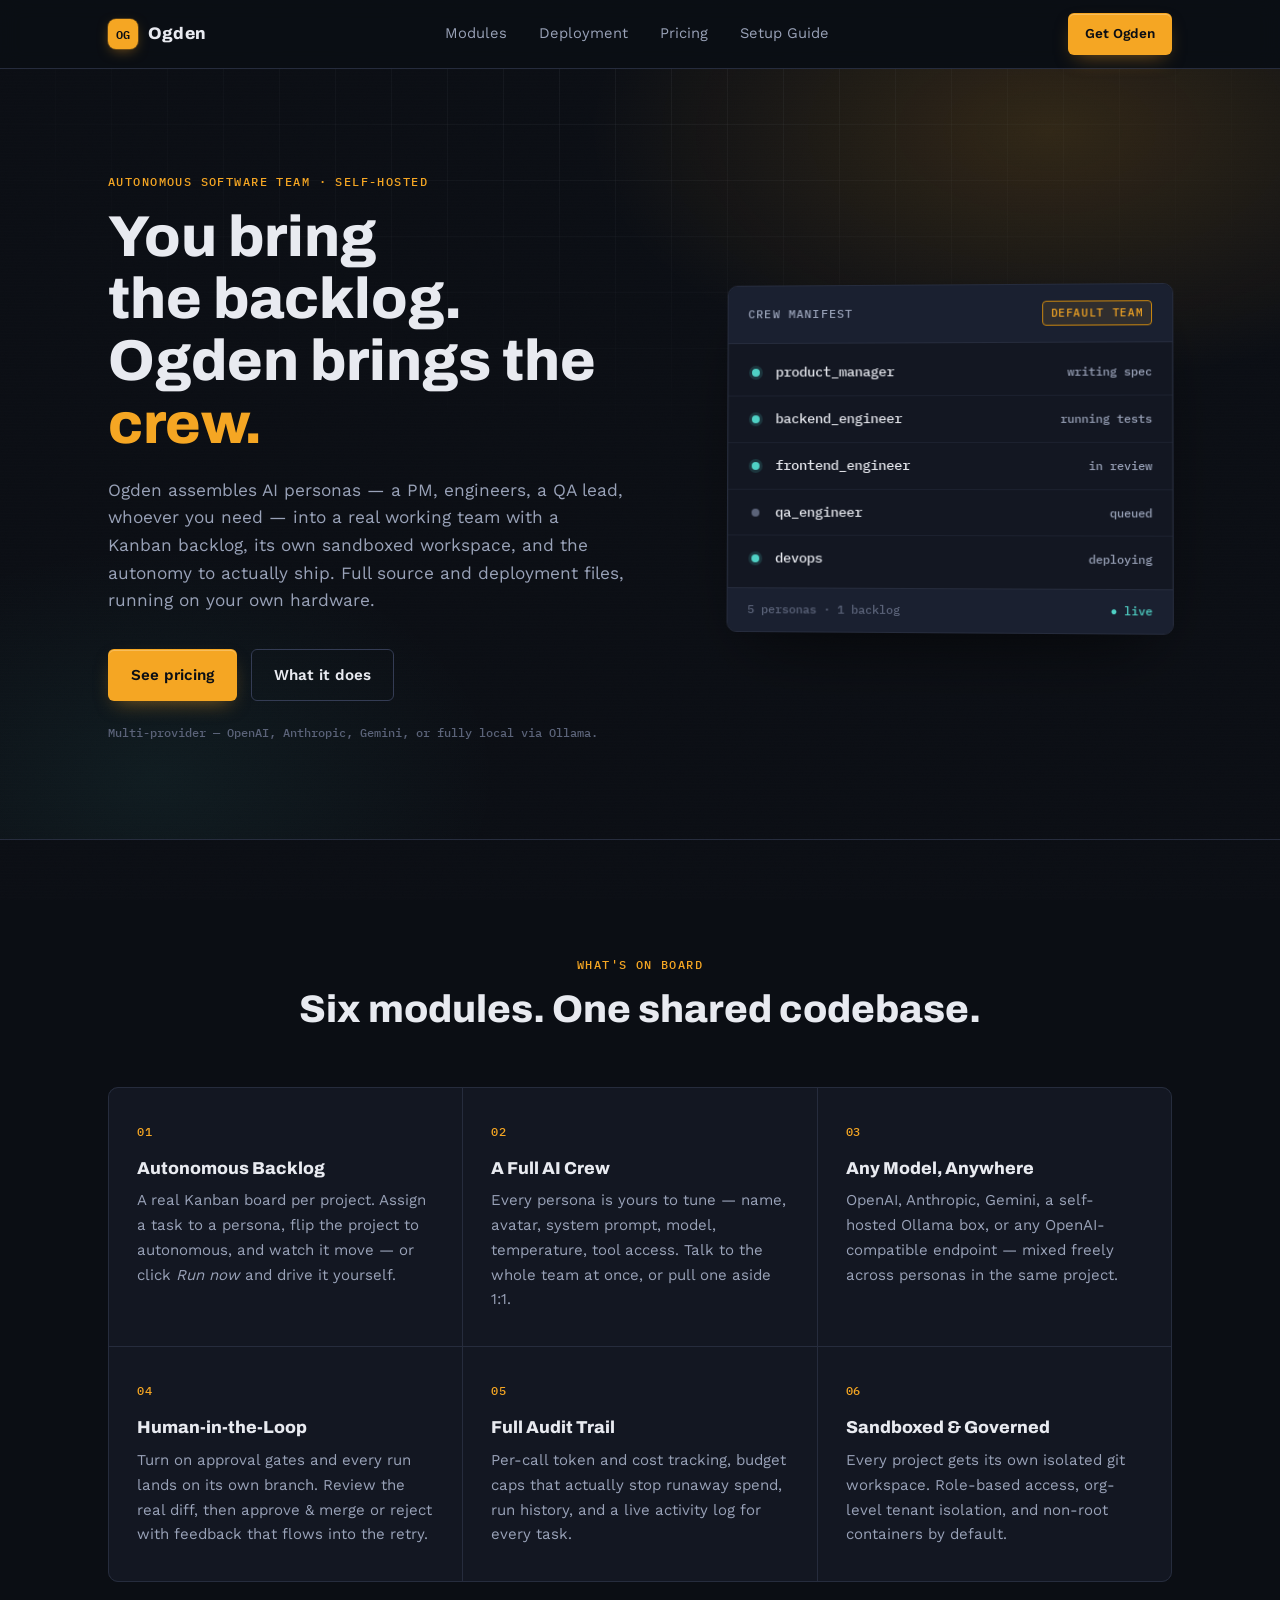
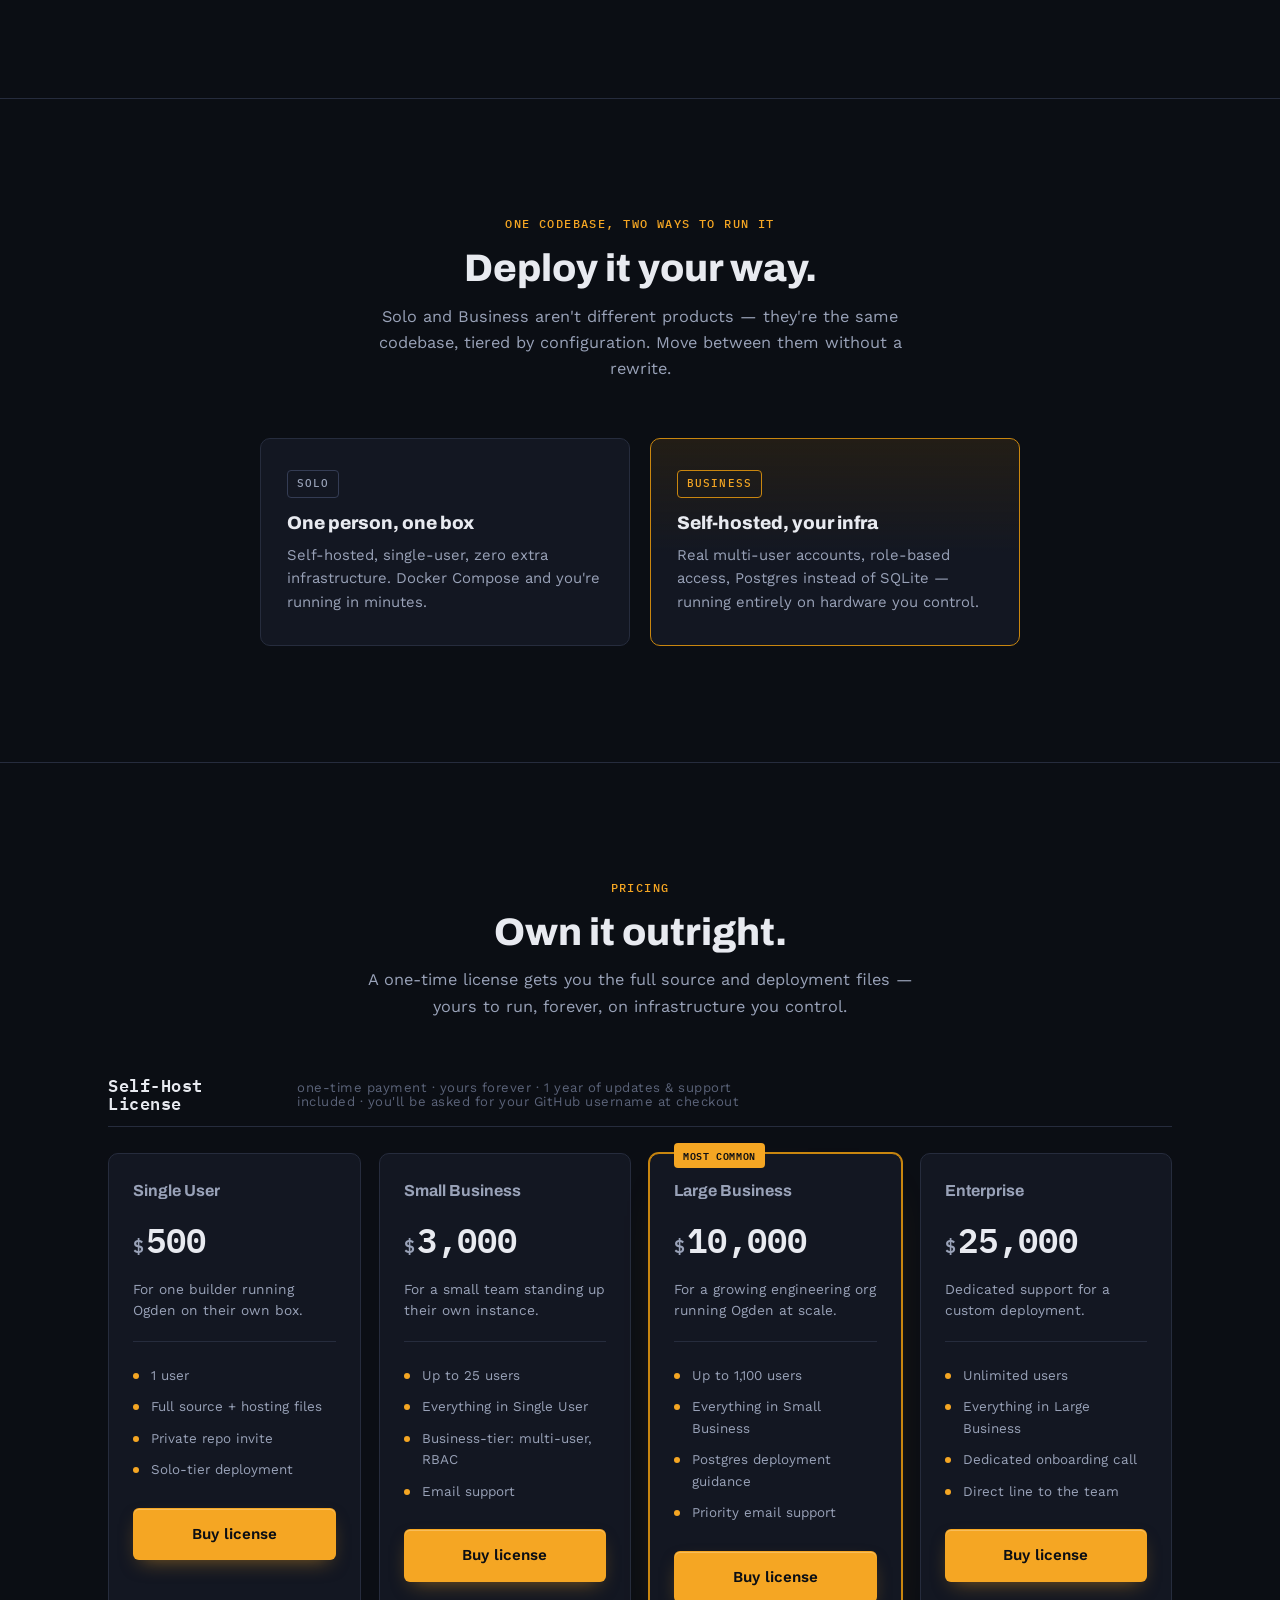
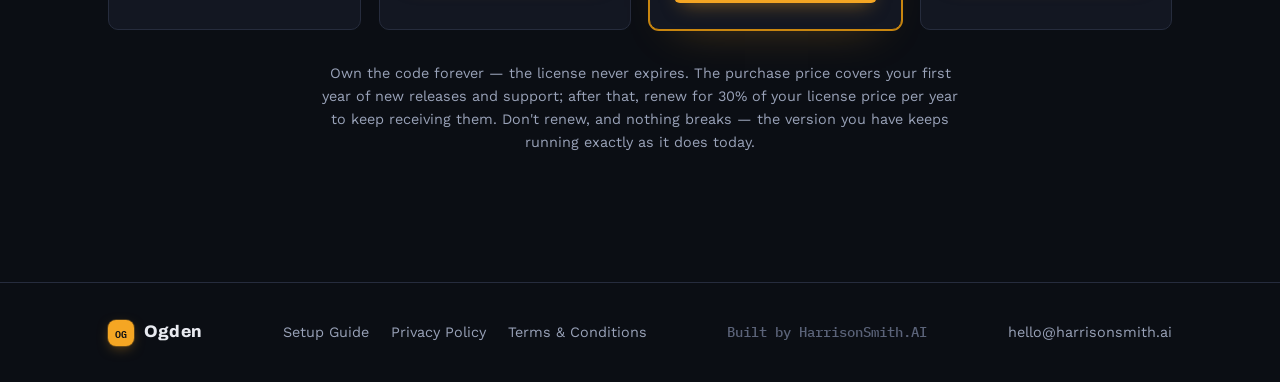
==== index.html @ e4d7cf3b "Add files via upload" ====
<!doctype html>
<html lang="en">
<head>
<meta charset="utf-8">
<meta name="viewport" content="width=device-width, initial-scale=1">
<title>Ogden — Your Autonomous Software Crew</title>
<meta name="description" content="Ogden assembles AI personas into a real software team — a backlog, a roster, and full autonomy. Self-hosted, on your own infrastructure.">
<link rel="icon" href="data:image/svg+xml,<svg xmlns=%22http://www.w3.org/2000/svg%22 viewBox=%220 0 100 100%22><rect width=%22100%22 height=%22100%22 rx=%2222%22 fill=%22%230B0E14%22/><rect x=%2226%22 y=%2246%22 width=%2248%22 height=%228%22 rx=%224%22 fill=%22%23F5A623%22/><rect x=%2226%22 y=%2230%22 width=%2230%22 height=%228%22 rx=%224%22 fill=%22%23F5A623%22 opacity=%220.55%22/><rect x=%2226%22 y=%2262%22 width=%2238%22 height=%228%22 rx=%224%22 fill=%22%23F5A623%22 opacity=%220.55%22/></svg>">
<!-- Fonts are inlined as base64 @font-face data URIs in styles.css --
     no external request, works offline, renders identically everywhere
     (including a strict-CSP preview sandbox that would otherwise block
     a Google Fonts request and silently fall back to a system font). -->
<link rel="stylesheet" href="styles.css">
</head>
<body>

<div class="scanline" aria-hidden="true"></div>

<header class="site-header">
  <div class="wrap header-inner">
    <a class="wordmark" href="#top">
      <span class="wordmark-mark">OG</span><span class="wordmark-text">Ogden</span>
    </a>
    <nav class="nav" aria-label="Primary">
      <a href="#modules">Modules</a>
      <a href="#deploy">Deployment</a>
      <a href="#pricing">Pricing</a>
      <a href="setup.html">Setup Guide</a>
    </nav>
    <div class="header-cta">
      <a class="btn btn-primary btn-small" href="#pricing">Get Ogden</a>
    </div>
  </div>
</header>

<main id="top">

  <!-- ============ HERO ============ -->
  <section class="hero">
    <div class="wrap hero-inner">
      <div class="hero-copy">
        <p class="eyebrow">AUTONOMOUS SOFTWARE TEAM · SELF-HOSTED</p>
        <h1>You bring the backlog.<br>Ogden brings the <span class="accent">crew.</span></h1>
        <p class="hero-sub">
          Ogden assembles AI personas — a PM, engineers, a QA lead, whoever you need —
          into a real working team with a Kanban backlog, its own sandboxed workspace,
          and the autonomy to actually ship. Full source and deployment files, running
          on your own hardware.
        </p>
        <div class="hero-actions">
          <a class="btn btn-primary" href="#pricing">See pricing</a>
          <a class="btn btn-ghost" href="#modules">What it does</a>
        </div>
        <p class="hero-fineprint">Multi-provider — OpenAI, Anthropic, Gemini, or fully local via Ollama.</p>
      </div>

      <div class="hero-panel" aria-hidden="true">
        <div class="panel-head">
          <span class="panel-title">CREW MANIFEST</span>
          <span class="panel-tag">DEFAULT TEAM</span>
        </div>
        <ul class="roster">
          <li><span class="dot dot-on"></span><span class="role">product_manager</span><span class="stat">writing spec</span></li>
          <li><span class="dot dot-on"></span><span class="role">backend_engineer</span><span class="stat">running tests</span></li>
          <li><span class="dot dot-on"></span><span class="role">frontend_engineer</span><span class="stat">in review</span></li>
          <li><span class="dot dot-idle"></span><span class="role">qa_engineer</span><span class="stat">queued</span></li>
          <li><span class="dot dot-on"></span><span class="role">devops</span><span class="stat">deploying</span></li>
        </ul>
        <div class="panel-foot">
          <span>5 personas · 1 backlog</span>
          <span class="blink">● live</span>
        </div>
      </div>
    </div>
  </section>

  <!-- ============ MODULES ============ -->
  <section class="modules" id="modules">
    <div class="wrap">
      <p class="eyebrow center" data-reveal>WHAT'S ON BOARD</p>
      <h2 class="section-title center" data-reveal>Six modules. One shared codebase.</h2>

      <div class="module-grid">
        <article class="module" data-reveal style="--i:0">
          <span class="module-index">01</span>
          <h3>Autonomous Backlog</h3>
          <p>A real Kanban board per project. Assign a task to a persona, flip the project
            to autonomous, and watch it move — or click <em>Run now</em> and drive it yourself.</p>
        </article>
        <article class="module" data-reveal style="--i:1">
          <span class="module-index">02</span>
          <h3>A Full AI Crew</h3>
          <p>Every persona is yours to tune — name, avatar, system prompt, model, temperature,
            tool access. Talk to the whole team at once, or pull one aside 1:1.</p>
        </article>
        <article class="module" data-reveal style="--i:2">
          <span class="module-index">03</span>
          <h3>Any Model, Anywhere</h3>
          <p>OpenAI, Anthropic, Gemini, a self-hosted Ollama box, or any OpenAI-compatible
            endpoint — mixed freely across personas in the same project.</p>
        </article>
        <article class="module" data-reveal style="--i:3">
          <span class="module-index">04</span>
          <h3>Human-in-the-Loop</h3>
          <p>Turn on approval gates and every run lands on its own branch. Review the real
            diff, then approve &amp; merge or reject with feedback that flows into the retry.</p>
        </article>
        <article class="module" data-reveal style="--i:4">
          <span class="module-index">05</span>
          <h3>Full Audit Trail</h3>
          <p>Per-call token and cost tracking, budget caps that actually stop runaway spend,
            run history, and a live activity log for every task.</p>
        </article>
        <article class="module" data-reveal style="--i:5">
          <span class="module-index">06</span>
          <h3>Sandboxed &amp; Governed</h3>
          <p>Every project gets its own isolated git workspace. Role-based access, org-level
            tenant isolation, and non-root containers by default.</p>
        </article>
      </div>
    </div>
  </section>

  <!-- ============ DEPLOYMENT ============ -->
  <section class="deploy" id="deploy">
    <div class="wrap">
      <p class="eyebrow center" data-reveal>ONE CODEBASE, TWO WAYS TO RUN IT</p>
      <h2 class="section-title center" data-reveal>Deploy it your way.</h2>
      <p class="section-sub center" data-reveal>
        Solo and Business aren't different products — they're the same codebase,
        tiered by configuration. Move between them without a rewrite.
      </p>

      <div class="tier-grid">
        <div class="tier-card" data-reveal style="--i:0">
          <span class="tier-kicker">SOLO</span>
          <h3>One person, one box</h3>
          <p>Self-hosted, single-user, zero extra infrastructure. Docker Compose and you're
            running in minutes.</p>
        </div>
        <div class="tier-card tier-card-featured" data-reveal style="--i:1">
          <span class="tier-kicker">BUSINESS</span>
          <h3>Self-hosted, your infra</h3>
          <p>Real multi-user accounts, role-based access, Postgres instead of SQLite —
            running entirely on hardware you control.</p>
        </div>
      </div>
    </div>
  </section>

  <!-- ============ PRICING ============ -->
  <section class="pricing" id="pricing">
    <div class="wrap">
      <p class="eyebrow center" data-reveal>PRICING</p>
      <h2 class="section-title center" data-reveal>Own it outright.</h2>
      <p class="section-sub center" data-reveal>
        A one-time license gets you the full source and deployment files — yours to run,
        forever, on infrastructure you control.
      </p>

      <h3 class="pricing-group-title">Self-Host License <span class="pricing-group-note">one-time payment · yours forever · 1 year of updates &amp; support included · you'll be asked for your GitHub username at checkout</span></h3>
      <div class="price-grid">

        <div class="price-card" data-reveal style="--i:0">
          <h4>Single User</h4>
          <p class="price"><span class="price-currency">$</span>500</p>
          <p class="price-desc">For one builder running Ogden on their own box.</p>
          <ul class="price-features">
            <li>1 user</li>
            <li>Full source + hosting files</li>
            <li>Private repo invite</li>
            <li>Solo-tier deployment</li>
          </ul>
          <a class="btn btn-primary btn-block" href="https://buy.stripe.com/28EdR87nOfoMfGg0Gof3a00">Buy license</a>
        </div>

        <div class="price-card" data-reveal style="--i:1">
          <h4>Small Business</h4>
          <p class="price"><span class="price-currency">$</span>3,000</p>
          <p class="price-desc">For a small team standing up their own instance.</p>
          <ul class="price-features">
            <li>Up to 25 users</li>
            <li>Everything in Single User</li>
            <li>Business-tier: multi-user, RBAC</li>
            <li>Email support</li>
          </ul>
          <a class="btn btn-primary btn-block" href="https://buy.stripe.com/8x28wO23ub8wdy81Ksf3a01">Buy license</a>
        </div>

        <div class="price-card price-card-featured" data-reveal style="--i:2">
          <span class="price-badge">MOST COMMON</span>
          <h4>Large Business</h4>
          <p class="price"><span class="price-currency">$</span>10,000</p>
          <p class="price-desc">For a growing engineering org running Ogden at scale.</p>
          <ul class="price-features">
            <li>Up to 1,100 users</li>
            <li>Everything in Small Business</li>
            <li>Postgres deployment guidance</li>
            <li>Priority email support</li>
          </ul>
          <a class="btn btn-primary btn-block" href="https://buy.stripe.com/fZucN48rS2C00Lmbl2f3a02">Buy license</a>
        </div>

        <div class="price-card" data-reveal style="--i:3">
          <h4>Enterprise</h4>
          <p class="price"><span class="price-currency">$</span>25,000</p>
          <p class="price-desc">Dedicated support for a custom deployment.</p>
          <ul class="price-features">
            <li>Unlimited users</li>
            <li>Everything in Large Business</li>
            <li>Dedicated onboarding call</li>
            <li>Direct line to the team</li>
          </ul>
          <a class="btn btn-primary btn-block" href="https://buy.stripe.com/9B6fZgcI82C065G1Ksf3a03">Buy license</a>
        </div>

      </div>
      <p class="pricing-footnote">
        Own the code forever — the license never expires. The purchase price covers your first
        year of new releases and support; after that, renew for 30% of your license price per
        year to keep receiving them. Don't renew, and nothing breaks — the version you have
        keeps running exactly as it does today.
      </p>
    </div>
  </section>

</main>

<footer class="site-footer">
  <div class="wrap footer-inner">
    <a class="wordmark wordmark-small" href="#top">
      <span class="wordmark-mark">OG</span><span class="wordmark-text">Ogden</span>
    </a>
    <nav class="footer-links" aria-label="Legal">
      <a class="link-muted" href="setup.html">Setup Guide</a>
      <a class="link-muted" href="privacy.html">Privacy Policy</a>
      <a class="link-muted" href="terms.html">Terms &amp; Conditions</a>
    </nav>
    <p class="footer-note">Built by HarrisonSmith.AI</p>
    <a class="link-muted" href="mailto:hello@harrisonsmith.ai">hello@harrisonsmith.ai</a>
  </div>
</footer>

<script>
  // Reveals [data-reveal] elements as they scroll into view. No effect at
  // all under prefers-reduced-motion (styles.css keeps them fully opaque
  // in that case, so this observer just has nothing to toggle).
  if (!window.matchMedia('(prefers-reduced-motion: reduce)').matches && 'IntersectionObserver' in window) {
    var observer = new IntersectionObserver(function (entries) {
      entries.forEach(function (entry) {
        if (entry.isIntersecting) {
          entry.target.classList.add('is-visible');
          observer.unobserve(entry.target);
        }
      });
    }, { threshold: 0.15, rootMargin: '0px 0px -40px 0px' });
    document.querySelectorAll('[data-reveal]').forEach(function (el) { observer.observe(el); });
  } else {
    document.querySelectorAll('[data-reveal]').forEach(function (el) { el.classList.add('is-visible'); });
  }
</script>
</body>
</html>
---- styles.css ----
/* ==========================================================================
   Ogden marketing site — design tokens

   Concept: a command-deck / crew-manifest aesthetic. Ogden's product is
   literally a roster of AI personas working a backlog, so the visual
   language leans into instrument-panel readouts, manifest tables, and
   status dots rather than generic SaaS gradients and rounded cards.

   Deliberately single-theme (dark), not a light/dark toggle: the ops-
   console concept only reads correctly against a deep ground, and a
   forced light inversion would gut the metaphor. A committed choice, not
   an omission — see the artifact-design skill's guidance on this.

   Fonts (Archivo/Work Sans/IBM Plex Mono) are inlined as base64 @font-face
   data URIs below rather than linked from Google Fonts -- no third-party
   request at all, works offline, and renders identically in a strict-CSP
   preview sandbox instead of silently falling back to a system font.
   ========================================================================== */

@font-face { font-family: 'Archivo'; font-style: normal; font-weight: 700; font-display: swap; src: url([data-uri]) format('woff2'); }
@font-face { font-family: 'Archivo'; font-style: normal; font-weight: 800; font-display: swap; src: url([data-uri]) format('woff2'); }
@font-face { font-family: 'Work Sans'; font-style: normal; font-weight: 400; font-display: swap; src: url([data-uri]) format('woff2'); }
@font-face { font-family: 'Work Sans'; font-style: normal; font-weight: 500; font-display: swap; src: url([data-uri]) format('woff2'); }
@font-face { font-family: 'Work Sans'; font-style: normal; font-weight: 600; font-display: swap; src: url([data-uri]) format('woff2'); }
@font-face { font-family: 'IBM Plex Mono'; font-style: normal; font-weight: 500; font-display: swap; src: url([data-uri]) format('woff2'); }
@font-face { font-family: 'IBM Plex Mono'; font-style: normal; font-weight: 600; font-display: swap; src: url([data-uri]) format('woff2'); }

:root {
  /* ground / surfaces */
  --ink: #0b0e14;
  --panel: #131722;
  --panel-raised: #1a2030;
  --hairline: #262c3d;
  --hairline-bright: #343c54;

  /* text */
  --text: #e8eaf0;
  --text-dim: #99a2b8;
  --text-faint: #5b6379;

  /* accent — instrument-panel amber, the one bold color on the page */
  --amber: #f5a623;
  --amber-bright: #ffc561;
  --amber-dim: #c9860f;
  --amber-wash: rgba(245, 166, 35, 0.1);

  /* secondary accent — status/online, used sparingly */
  --teal: #4fd1c5;

  /* type scale */
  --font-display: "Archivo", system-ui, sans-serif;
  --font-body: "Work Sans", system-ui, sans-serif;
  --font-mono: "IBM Plex Mono", ui-monospace, "SF Mono", monospace;

  --radius: 10px;
  --radius-sm: 6px;
}

* { box-sizing: border-box; }

html {
  scroll-behavior: smooth;
}

@media (prefers-reduced-motion: reduce) {
  html { scroll-behavior: auto; }
  * { animation-duration: 0.01ms !important; animation-iteration-count: 1 !important; transition-duration: 0.01ms !important; }
}

body {
  margin: 0;
  background: var(--ink);
  color: var(--text);
  font-family: var(--font-body);
  font-size: 16px;
  line-height: 1.6;
  -webkit-font-smoothing: antialiased;
  position: relative;
}

.wrap {
  max-width: 1120px;
  margin: 0 auto;
  padding: 0 28px;
  position: relative;
}

a { color: inherit; text-decoration: none; }

h1, h2, h3, h4 {
  font-family: var(--font-display);
  font-weight: 800;
  line-height: 1.08;
  margin: 0;
  text-wrap: balance;
}

p { margin: 0; }

/* Faint grain texture over the whole page -- generated once as an inline
   SVG noise filter, tiled. Barely perceptible on purpose: a tactile cue
   that keeps large flat panels from feeling like plain solid <div>s,
   never strong enough to affect legibility. */
body::before {
  content: "";
  position: fixed;
  inset: 0;
  z-index: 1;
  pointer-events: none;
  opacity: 0.035;
  mix-blend-mode: overlay;
  background-image: url("data:image/svg+xml,%3Csvg xmlns='http://www.w3.org/2000/svg' width='180' height='180'%3E%3Cfilter id='n'%3E%3CfeTurbulence type='fractalNoise' baseFrequency='0.9' numOctaves='2' stitchTiles='stitch'/%3E%3C/filter%3E%3Crect width='100%25' height='100%25' filter='url(%23n)'/%3E%3C/svg%3E");
}

/* faint top-to-bottom scanline wash — a very light texture cue for the
   console concept, never so strong it interferes with reading */
.scanline {
  position: fixed;
  inset: 0;
  pointer-events: none;
  z-index: 1;
  background:
    repeating-linear-gradient(
      to bottom,
      rgba(255, 255, 255, 0.012) 0px,
      rgba(255, 255, 255, 0.012) 1px,
      transparent 1px,
      transparent 3px
    );
  opacity: 0.6;
}

/* ============ scroll reveal ============ */

[data-reveal] {
  opacity: 0;
  transform: translateY(18px);
  transition: opacity 0.7s cubic-bezier(0.16, 1, 0.3, 1), transform 0.7s cubic-bezier(0.16, 1, 0.3, 1);
  transition-delay: calc(var(--i, 0) * 70ms);
}
[data-reveal].is-visible {
  opacity: 1;
  transform: translateY(0);
}
@media (prefers-reduced-motion: reduce) {
  [data-reveal] { opacity: 1; transform: none; }
}

/* ============ header ============ */

.site-header {
  position: sticky;
  top: 0;
  z-index: 10;
  background: rgba(11, 14, 20, 0.86);
  backdrop-filter: blur(10px);
  border-bottom: 1px solid var(--hairline);
}

.header-inner {
  display: flex;
  align-items: center;
  justify-content: space-between;
  height: 68px;
}

.wordmark {
  display: flex;
  align-items: center;
  gap: 10px;
  font-family: var(--font-display);
  font-weight: 800;
  font-size: 1.05rem;
  letter-spacing: 0.01em;
}

.wordmark-mark {
  display: inline-flex;
  align-items: center;
  justify-content: center;
  width: 30px;
  height: 30px;
  border-radius: 8px;
  background: var(--amber);
  color: var(--ink);
  font-family: var(--font-mono);
  font-size: 0.72rem;
  font-weight: 600;
  letter-spacing: 0.03em;
  box-shadow: 0 0 0 1px rgba(245, 166, 35, 0.25), 0 4px 14px -4px rgba(245, 166, 35, 0.55);
}

.wordmark-small .wordmark-mark { width: 26px; height: 26px; font-size: 0.65rem; }

.nav {
  display: flex;
  gap: 32px;
  font-size: 0.92rem;
  color: var(--text-dim);
}

.nav a { position: relative; padding: 4px 0; transition: color 0.15s ease; }
.nav a::after {
  content: "";
  position: absolute;
  left: 0; right: 100%;
  bottom: -2px;
  height: 1px;
  background: var(--amber);
  transition: right 0.25s cubic-bezier(0.16, 1, 0.3, 1);
}
.nav a:hover { color: var(--text); }
.nav a:hover::after { right: 0; }

.header-cta {
  display: flex;
  align-items: center;
  gap: 20px;
}

.link-muted {
  color: var(--text-dim);
  font-size: 0.9rem;
  transition: color 0.15s ease;
}
.link-muted:hover { color: var(--text); }

/* ============ buttons ============ */

.btn {
  display: inline-flex;
  align-items: center;
  justify-content: center;
  gap: 8px;
  padding: 13px 22px;
  border-radius: var(--radius-sm);
  font-family: var(--font-body);
  font-weight: 600;
  font-size: 0.95rem;
  border: 1px solid transparent;
  cursor: pointer;
  transition: transform 0.15s cubic-bezier(0.16, 1, 0.3, 1), background 0.15s ease, border-color 0.15s ease, box-shadow 0.15s ease;
}
.btn:active { transform: translateY(1px); }

.btn-primary {
  background: var(--amber);
  color: var(--ink);
  box-shadow: 0 1px 0 rgba(255, 255, 255, 0.25) inset, 0 8px 20px -8px rgba(245, 166, 35, 0.5);
}
.btn-primary:hover { background: var(--amber-bright); transform: translateY(-1px); box-shadow: 0 1px 0 rgba(255, 255, 255, 0.3) inset, 0 12px 26px -8px rgba(245, 166, 35, 0.65); }

.btn-ghost {
  background: transparent;
  border-color: var(--hairline-bright);
  color: var(--text);
}
.btn-ghost:hover { border-color: var(--text-dim); background: rgba(255, 255, 255, 0.03); transform: translateY(-1px); }

.btn-small { padding: 9px 16px; font-size: 0.85rem; }
.btn-block { width: 100%; margin-top: 22px; }

/* ============ shared type helpers ============ */

.eyebrow {
  font-family: var(--font-mono);
  font-size: 0.74rem;
  font-weight: 500;
  letter-spacing: 0.12em;
  color: var(--amber);
  margin: 0 0 14px;
}
.eyebrow.center { text-align: center; }

.center { text-align: center; }

.section-title {
  font-size: clamp(1.7rem, 3vw, 2.4rem);
  margin-bottom: 14px;
}

.section-sub {
  color: var(--text-dim);
  max-width: 560px;
  margin: 0 auto 56px;
  font-size: 1.02rem;
}

/* ============ hero ============ */

.hero {
  position: relative;
  padding: 104px 0 96px;
  border-bottom: 1px solid var(--hairline);
  overflow: hidden;
  background:
    radial-gradient(60% 55% at 82% 8%, rgba(245, 166, 35, 0.16), transparent 60%),
    radial-gradient(45% 50% at 12% 92%, rgba(79, 209, 197, 0.07), transparent 60%);
}

/* faint instrument-panel grid, fading toward the edges so it reads as
   atmosphere rather than a literal grid */
.hero::before {
  content: "";
  position: absolute;
  inset: -1px;
  z-index: 0;
  pointer-events: none;
  background-image:
    linear-gradient(rgba(230, 235, 245, 0.05) 1px, transparent 1px),
    linear-gradient(90deg, rgba(230, 235, 245, 0.05) 1px, transparent 1px);
  background-size: 56px 56px;
  mask-image: radial-gradient(80% 70% at 50% 0%, black, transparent 75%);
  -webkit-mask-image: radial-gradient(80% 70% at 50% 0%, black, transparent 75%);
}

.hero-inner {
  position: relative;
  z-index: 1;
  display: grid;
  grid-template-columns: 1.05fr 0.85fr;
  gap: 64px;
  align-items: center;
}

/* Hero entrance -- plays once on load, not gated by scroll (it's already
   in view). Below-the-fold content uses the IntersectionObserver-driven
   [data-reveal] system instead. `backwards` only (not `forwards`/`both`):
   an animation's fill persists as the winning value over a plain
   declaration for as long as it's in effect, so a `forwards` fill here
   would permanently beat .hero-panel's own resting `transform`
   (the perspective tilt) and its `:hover` rule. `backwards` just holds
   the "from" state during the animation-delay and then gets out of the
   way once the animation finishes, letting the element's normal
   (non-animated) styles -- including :hover -- take back over. */
@keyframes hero-copy-in {
  from { opacity: 0; transform: translateY(16px); }
  to { opacity: 1; transform: translateY(0); }
}
@keyframes hero-panel-in {
  from { opacity: 0; transform: translateY(16px); }
  to { opacity: 1; transform: translateY(0); }
}
.hero-copy { animation: hero-copy-in 0.8s cubic-bezier(0.16, 1, 0.3, 1) backwards; }
.hero-panel { animation: hero-panel-in 0.9s cubic-bezier(0.16, 1, 0.3, 1) 0.12s backwards; }

.hero h1 {
  font-size: clamp(2.4rem, 4.6vw, 3.6rem);
  margin: 10px 0 22px;
}

.accent { color: var(--amber); }

.hero-sub {
  color: var(--text-dim);
  font-size: 1.08rem;
  max-width: 520px;
  margin-bottom: 34px;
}

.hero-actions {
  display: flex;
  gap: 14px;
  margin-bottom: 22px;
}

.hero-fineprint {
  font-family: var(--font-mono);
  font-size: 0.78rem;
  color: var(--text-faint);
}

/* -- the crew manifest panel -- */

.hero-panel {
  background: var(--panel);
  border: 1px solid var(--hairline);
  border-radius: var(--radius);
  overflow: hidden;
  box-shadow: 0 30px 70px -24px rgba(0, 0, 0, 0.65), 0 0 0 1px rgba(255, 255, 255, 0.02) inset;
  transform: perspective(1400px) rotateY(-3deg) rotateX(1deg);
  transition: transform 0.5s cubic-bezier(0.16, 1, 0.3, 1);
}
.hero-panel:hover { transform: perspective(1400px) rotateY(0deg) rotateX(0deg); }
@media (max-width: 900px) { .hero-panel { transform: none; } }

.panel-head {
  display: flex;
  align-items: center;
  justify-content: space-between;
  padding: 16px 20px;
  border-bottom: 1px solid var(--hairline);
  background: var(--panel-raised);
}

.panel-title {
  font-family: var(--font-mono);
  font-size: 0.74rem;
  letter-spacing: 0.1em;
  color: var(--text-dim);
}

.panel-tag {
  font-family: var(--font-mono);
  font-size: 0.68rem;
  letter-spacing: 0.06em;
  color: var(--amber);
  border: 1px solid var(--amber-dim);
  background: var(--amber-wash);
  padding: 3px 8px;
  border-radius: 4px;
}

.roster {
  list-style: none;
  margin: 0;
  padding: 6px 0;
}

.roster li {
  display: grid;
  grid-template-columns: 16px 1fr auto;
  align-items: center;
  gap: 12px;
  padding: 12px 20px;
  border-bottom: 1px solid rgba(38, 44, 61, 0.5);
  font-family: var(--font-mono);
  font-size: 0.85rem;
  transition: background 0.15s ease;
}
.roster li:last-child { border-bottom: none; }
.roster li:hover { background: rgba(255, 255, 255, 0.02); }

.dot {
  width: 8px;
  height: 8px;
  border-radius: 50%;
  justify-self: center;
}
.dot-on { background: var(--teal); box-shadow: 0 0 0 3px rgba(79, 209, 197, 0.16); animation: pulse-dot 2.4s ease-in-out infinite; }
.dot-idle { background: var(--text-faint); }
@keyframes pulse-dot {
  0%, 100% { box-shadow: 0 0 0 3px rgba(79, 209, 197, 0.16); }
  50% { box-shadow: 0 0 0 5px rgba(79, 209, 197, 0.08); }
}

.role { color: var(--text); }
.stat { color: var(--text-dim); font-size: 0.78rem; text-align: right; }

.panel-foot {
  display: flex;
  align-items: center;
  justify-content: space-between;
  padding: 12px 20px;
  background: var(--panel-raised);
  border-top: 1px solid var(--hairline);
  font-family: var(--font-mono);
  font-size: 0.72rem;
  color: var(--text-faint);
}

.blink { color: var(--teal); animation: blink 2.4s ease-in-out infinite; }
@keyframes blink { 0%, 100% { opacity: 1; } 50% { opacity: 0.35; } }

/* ============ modules ============ */

.modules { padding: 116px 0; border-bottom: 1px solid var(--hairline); position: relative; }

.module-grid {
  display: grid;
  grid-template-columns: repeat(3, 1fr);
  gap: 1px;
  background: var(--hairline);
  border: 1px solid var(--hairline);
  border-radius: var(--radius);
  overflow: hidden;
  margin-top: 56px;
}

.module {
  background: var(--panel);
  padding: 34px 28px;
  position: relative;
  transition: background 0.2s ease;
}
.module:hover { background: var(--panel-raised); }
.module::before {
  content: "";
  position: absolute;
  inset: 0;
  border-top: 2px solid transparent;
  transition: border-color 0.2s ease;
  pointer-events: none;
}
.module:hover::before { border-color: var(--amber); }

.module-index {
  display: block;
  font-family: var(--font-mono);
  font-size: 0.78rem;
  color: var(--amber);
  margin-bottom: 18px;
  letter-spacing: 0.05em;
}

.module h3 {
  font-size: 1.08rem;
  margin-bottom: 10px;
}

.module p {
  color: var(--text-dim);
  font-size: 0.94rem;
  line-height: 1.65;
}

/* ============ deployment tiers ============ */

.deploy { padding: 116px 0; border-bottom: 1px solid var(--hairline); }

.tier-grid {
  display: grid;
  grid-template-columns: repeat(2, 1fr);
  gap: 20px;
  margin-top: 56px;
  max-width: 760px;
  margin-left: auto;
  margin-right: auto;
}

.tier-card {
  background: var(--panel);
  border: 1px solid var(--hairline);
  border-radius: var(--radius);
  padding: 30px 26px;
  transition: transform 0.25s cubic-bezier(0.16, 1, 0.3, 1), border-color 0.25s ease, box-shadow 0.25s ease;
}
.tier-card:hover { transform: translateY(-4px); border-color: var(--hairline-bright); box-shadow: 0 20px 40px -24px rgba(0, 0, 0, 0.6); }

.tier-card-featured {
  border-color: var(--amber-dim);
  background: linear-gradient(180deg, var(--amber-wash), var(--panel) 55%);
}
.tier-card-featured:hover { box-shadow: 0 20px 44px -24px rgba(245, 166, 35, 0.3); }

.tier-kicker {
  display: inline-block;
  font-family: var(--font-mono);
  font-size: 0.7rem;
  letter-spacing: 0.1em;
  color: var(--text-dim);
  border: 1px solid var(--hairline-bright);
  padding: 4px 9px;
  border-radius: 4px;
  margin-bottom: 16px;
}
.tier-card-featured .tier-kicker { color: var(--amber); border-color: var(--amber-dim); }

.tier-card h3 { font-size: 1.15rem; margin-bottom: 10px; }
.tier-card p { color: var(--text-dim); font-size: 0.93rem; line-height: 1.6; }

/* ============ pricing ============ */

.pricing { padding: 116px 0 128px; }

.pricing-group-title {
  font-size: 1.05rem;
  font-family: var(--font-mono);
  letter-spacing: 0.03em;
  color: var(--text);
  display: flex;
  align-items: baseline;
  gap: 12px;
  margin: 64px 0 26px;
  padding-bottom: 14px;
  border-bottom: 1px solid var(--hairline);
}
.pricing-group-title:first-of-type { margin-top: 56px; }

.pricing-group-note {
  font-family: var(--font-body);
  font-weight: 400;
  font-size: 0.82rem;
  color: var(--text-faint);
}

.price-grid {
  display: grid;
  grid-template-columns: repeat(4, 1fr);
  gap: 18px;
}

.price-card {
  position: relative;
  background: var(--panel);
  border: 1px solid var(--hairline);
  border-radius: var(--radius);
  padding: 28px 24px 26px;
  transition: transform 0.25s cubic-bezier(0.16, 1, 0.3, 1), border-color 0.25s ease, box-shadow 0.25s ease;
}
.price-card:hover { transform: translateY(-4px); border-color: var(--hairline-bright); box-shadow: 0 20px 40px -24px rgba(0, 0, 0, 0.6); }

.price-card-featured {
  border-color: var(--amber-dim);
  box-shadow: 0 0 0 1px var(--amber-dim), 0 20px 44px -28px rgba(245, 166, 35, 0.35);
}
.price-card-featured:hover { box-shadow: 0 0 0 1px var(--amber-dim), 0 24px 50px -24px rgba(245, 166, 35, 0.45); }

.price-badge {
  position: absolute;
  top: -11px;
  left: 24px;
  background: var(--amber);
  color: var(--ink);
  font-family: var(--font-mono);
  font-size: 0.65rem;
  font-weight: 600;
  letter-spacing: 0.06em;
  padding: 4px 9px;
  border-radius: 4px;
}

.price-card h4 {
  font-size: 1rem;
  font-weight: 700;
  color: var(--text-dim);
  margin-bottom: 14px;
}

.price {
  font-family: var(--font-mono);
  font-variant-numeric: tabular-nums;
  font-size: 2.1rem;
  font-weight: 600;
  color: var(--text);
  margin-bottom: 12px;
}

.price-currency { font-size: 1.1rem; color: var(--text-dim); margin-right: 2px; }
.price-period { font-size: 1rem; font-weight: 500; color: var(--text-faint); margin-left: 2px; }

.price-tbd {
  font-size: 1.1rem;
  color: var(--text-faint);
  font-weight: 500;
}

.price-desc {
  color: var(--text-dim);
  font-size: 0.86rem;
  line-height: 1.5;
  min-height: 44px;
}

.price-features {
  list-style: none;
  margin: 18px 0 0;
  padding: 18px 0 0;
  border-top: 1px solid var(--hairline);
  font-size: 0.84rem;
  color: var(--text-dim);
}
.price-features li { padding: 5px 0; padding-left: 18px; position: relative; }
.price-features li::before {
  content: "";
  position: absolute;
  left: 0;
  top: 13px;
  width: 6px;
  height: 6px;
  background: var(--amber);
  border-radius: 50%;
}

.pricing-footnote {
  text-align: center;
  margin-top: 32px;
  max-width: 640px;
  margin-left: auto;
  margin-right: auto;
  color: var(--text-dim);
  font-size: 0.9rem;
  line-height: 1.6;
}

/* ============ document pages (privacy, terms, setup guide) ============ */
/* A different register from the landing sections above -- these are read
   top to bottom, not scanned, so the treatment shifts from editorial to
   utilitarian: a narrower reading column, real heading hierarchy, no
   hero flourish. Same tokens/type throughout so it still reads as one
   site. */

.doc-header {
  padding: 64px 0 40px;
  border-bottom: 1px solid var(--hairline);
}

.doc-header h1 {
  font-size: clamp(1.9rem, 4vw, 2.6rem);
  margin-bottom: 10px;
}

.doc-updated {
  color: var(--text-faint);
  font-size: 0.85rem;
  font-family: var(--font-mono);
}

.doc-toc {
  display: flex;
  flex-wrap: wrap;
  gap: 8px 22px;
  margin-top: 22px;
  padding-top: 22px;
  border-top: 1px solid var(--hairline);
}
.doc-toc a { color: var(--text-dim); font-size: 0.86rem; transition: color 0.15s ease; }
.doc-toc a:hover { color: var(--amber); }

.doc-body {
  max-width: 680px;
  padding: 56px 0 100px;
}

.doc-body h2 {
  font-size: 1.35rem;
  margin-top: 48px;
  margin-bottom: 16px;
  scroll-margin-top: 90px; /* clears the sticky header when jumped to */
}
.doc-body h2:first-child { margin-top: 0; }

.doc-body h3 {
  font-size: 1.05rem;
  margin-top: 28px;
  margin-bottom: 10px;
}

.doc-body p, .doc-body li {
  color: var(--text-dim);
  font-size: 0.98rem;
  line-height: 1.75;
}

.doc-body p + p, .doc-body ul + p, .doc-body p + ul {
  margin-top: 14px;
}

.doc-body ul, .doc-body ol {
  margin: 14px 0 0;
  padding-left: 22px;
}
.doc-body li + li { margin-top: 8px; }
.doc-body li::marker { color: var(--amber); }

.doc-body strong { color: var(--text); font-weight: 600; }

.doc-body code, .step code {
  font-family: var(--font-mono);
  font-size: 0.87em;
  color: var(--amber-bright);
  background: var(--panel-raised);
  padding: 2px 6px;
  border-radius: 4px;
}

.doc-body a, .step a {
  color: var(--amber);
  text-decoration: underline;
  text-decoration-color: var(--amber-dim);
  text-underline-offset: 2px;
  transition: color 0.15s ease;
}
.doc-body a:hover, .step a:hover { color: var(--amber-bright); }

.doc-callout {
  margin-top: 20px;
  padding: 16px 20px;
  border: 1px solid var(--hairline-bright);
  border-left: 2px solid var(--amber);
  border-radius: var(--radius-sm);
  background: var(--panel);
}
.doc-callout p { color: var(--text-dim); font-size: 0.92rem; margin: 0; }
.doc-callout p + p { margin-top: 10px; }

.doc-cross-links {
  margin-top: 56px;
  padding-top: 28px;
  border-top: 1px solid var(--hairline);
  display: flex;
  gap: 14px;
  flex-wrap: wrap;
}

/* ============ setup guide steps ============ */

.steps {
  counter-reset: step;
  margin-top: 8px;
}

.step {
  display: grid;
  grid-template-columns: 44px 1fr;
  gap: 22px;
  padding: 28px 0;
  border-top: 1px solid var(--hairline);
}
.step:first-child { border-top: none; padding-top: 0; }

.step-index {
  display: flex;
  align-items: center;
  justify-content: center;
  width: 44px;
  height: 44px;
  border-radius: 50%;
  border: 1px solid var(--hairline-bright);
  font-family: var(--font-mono);
  font-size: 0.9rem;
  color: var(--amber);
  flex-shrink: 0;
}

.step h3 { font-size: 1.1rem; margin-bottom: 8px; }
.step p { color: var(--text-dim); font-size: 0.96rem; line-height: 1.7; }
.step p + p { margin-top: 10px; }

.code-block {
  margin-top: 14px;
  padding: 14px 18px;
  background: var(--ink);
  border: 1px solid var(--hairline-bright);
  border-radius: var(--radius-sm);
  overflow-x: auto;
}
.code-block code {
  font-family: var(--font-mono);
  font-size: 0.86rem;
  color: var(--text);
  white-space: pre;
}
.code-block .cmt { color: var(--text-faint); }

/* ============ footer ============ */

.site-footer { border-top: 1px solid var(--hairline); padding: 36px 0; }

.footer-inner {
  display: flex;
  align-items: center;
  justify-content: space-between;
  gap: 20px;
  flex-wrap: wrap;
}

.footer-note {
  color: var(--text-faint);
  font-size: 0.85rem;
  font-family: var(--font-mono);
}

.footer-links {
  display: flex;
  gap: 22px;
  flex-wrap: wrap;
}

/* ============ responsive ============ */

@media (max-width: 900px) {
  .hero-inner { grid-template-columns: 1fr; }
  .nav { display: none; }
  .module-grid { grid-template-columns: 1fr; }
  .tier-grid { grid-template-columns: 1fr; }
  .price-grid { grid-template-columns: 1fr 1fr; }
  .step { grid-template-columns: 1fr; }
  .step-index { margin-bottom: 4px; }
}

@media (max-width: 560px) {
  .wrap { padding: 0 20px; }
  .hero { padding: 64px 0 56px; }
  .modules, .deploy, .pricing { padding: 72px 0; }
  .hero-actions { flex-direction: column; }
  .btn-block, .btn { width: 100%; }
  .price-grid { grid-template-columns: 1fr; }
  .footer-inner { flex-direction: column; align-items: flex-start; }
}
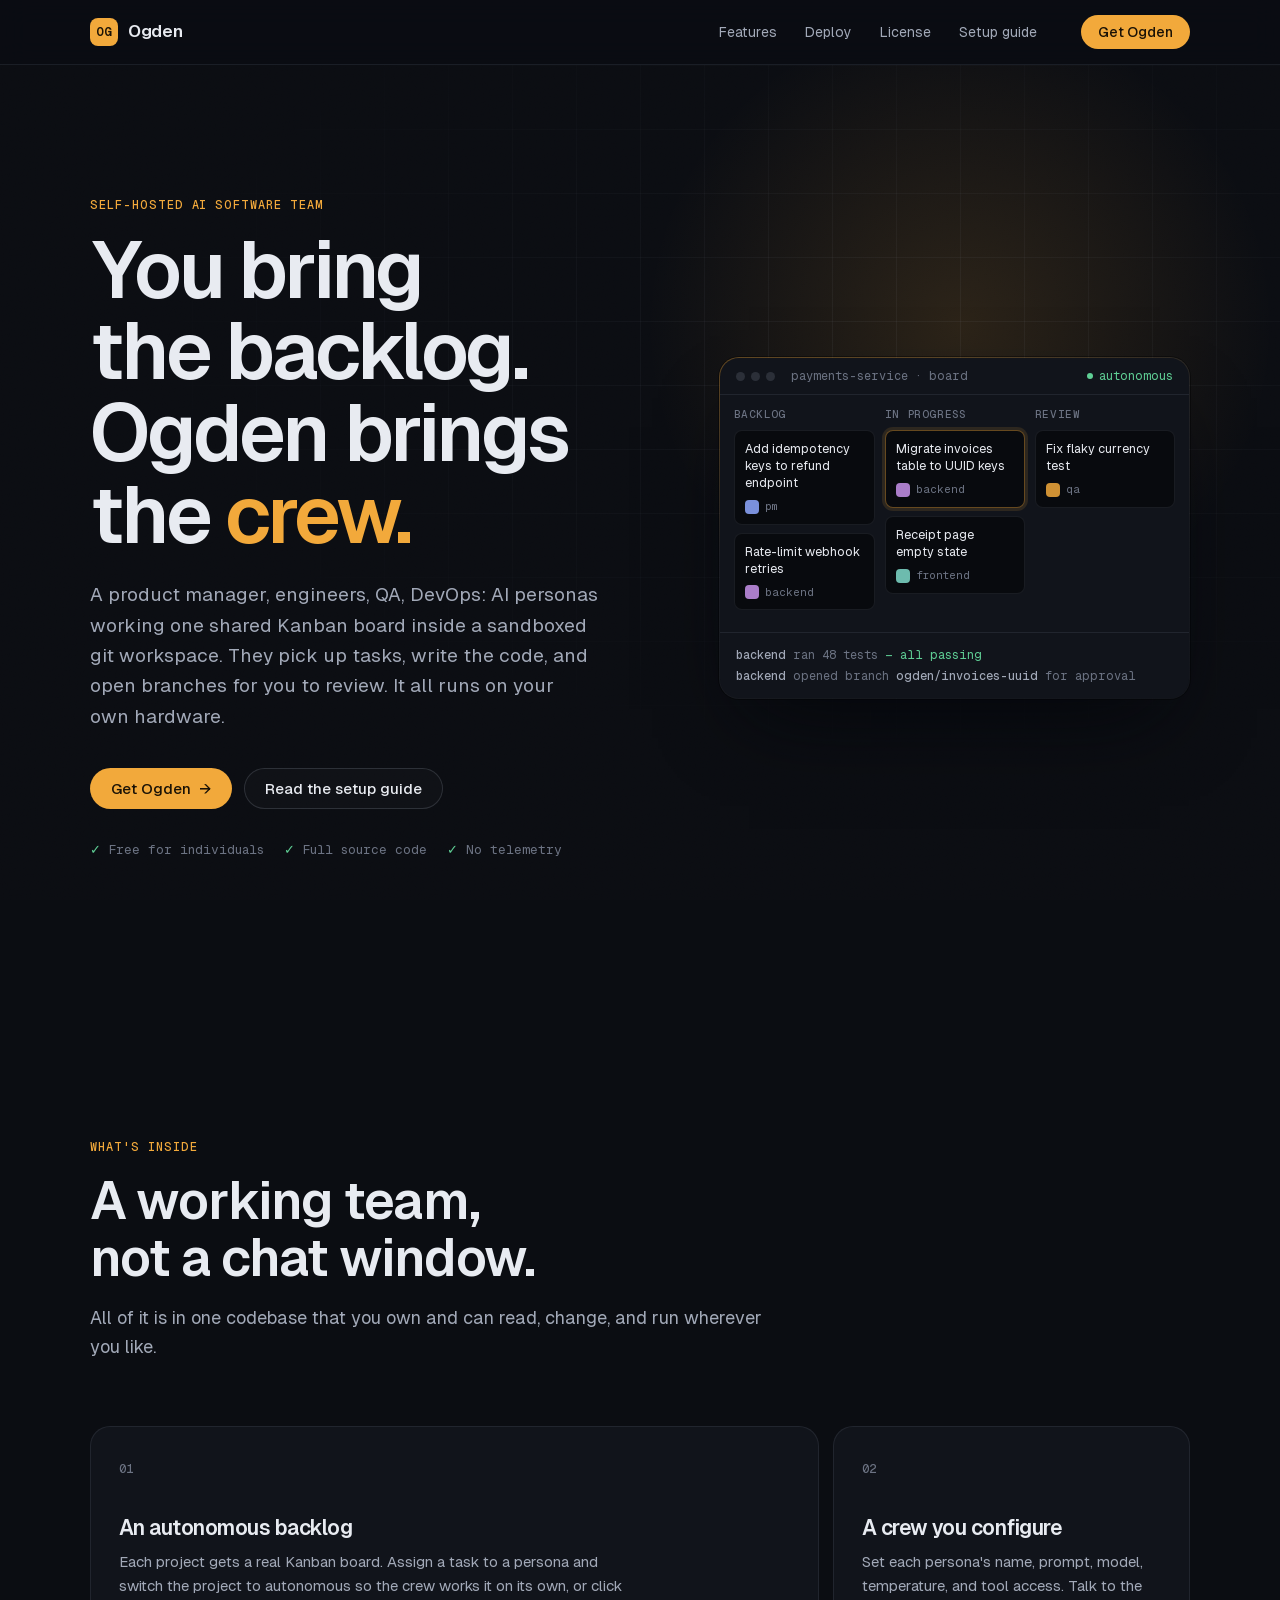
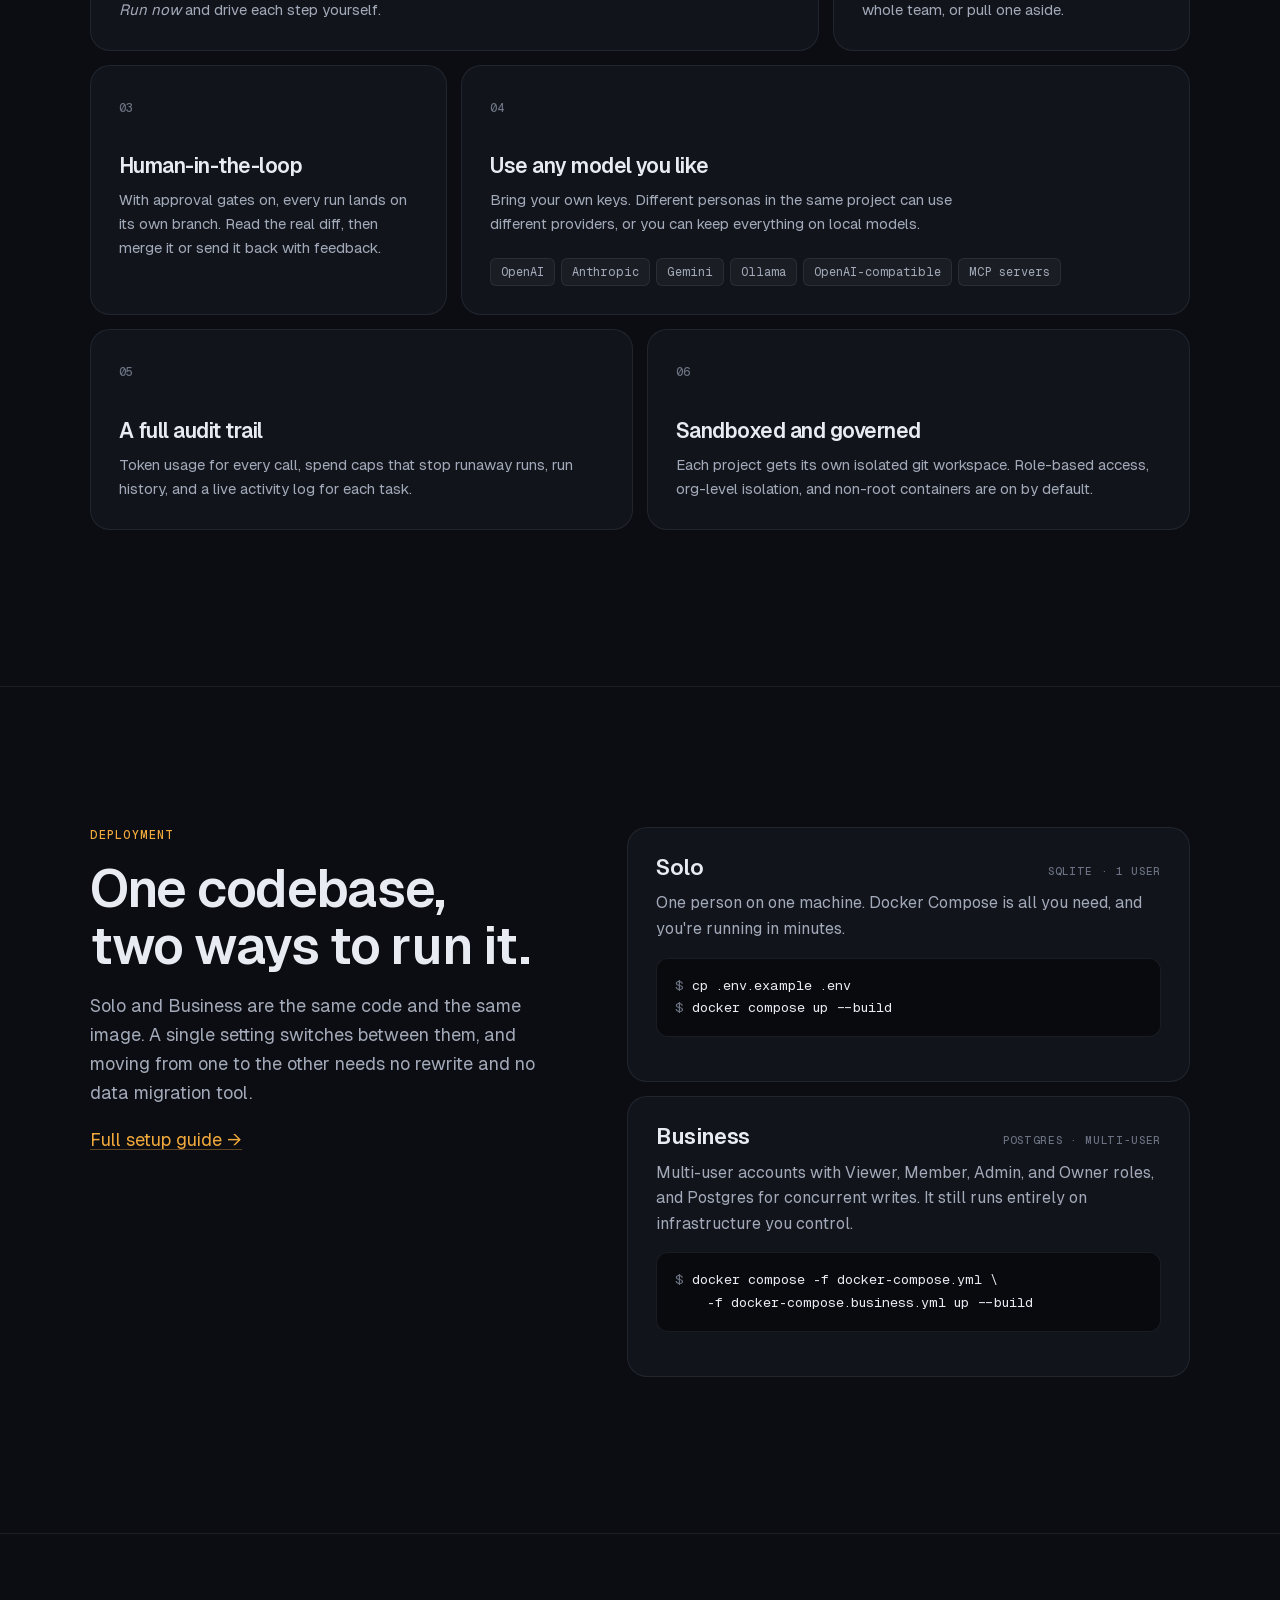
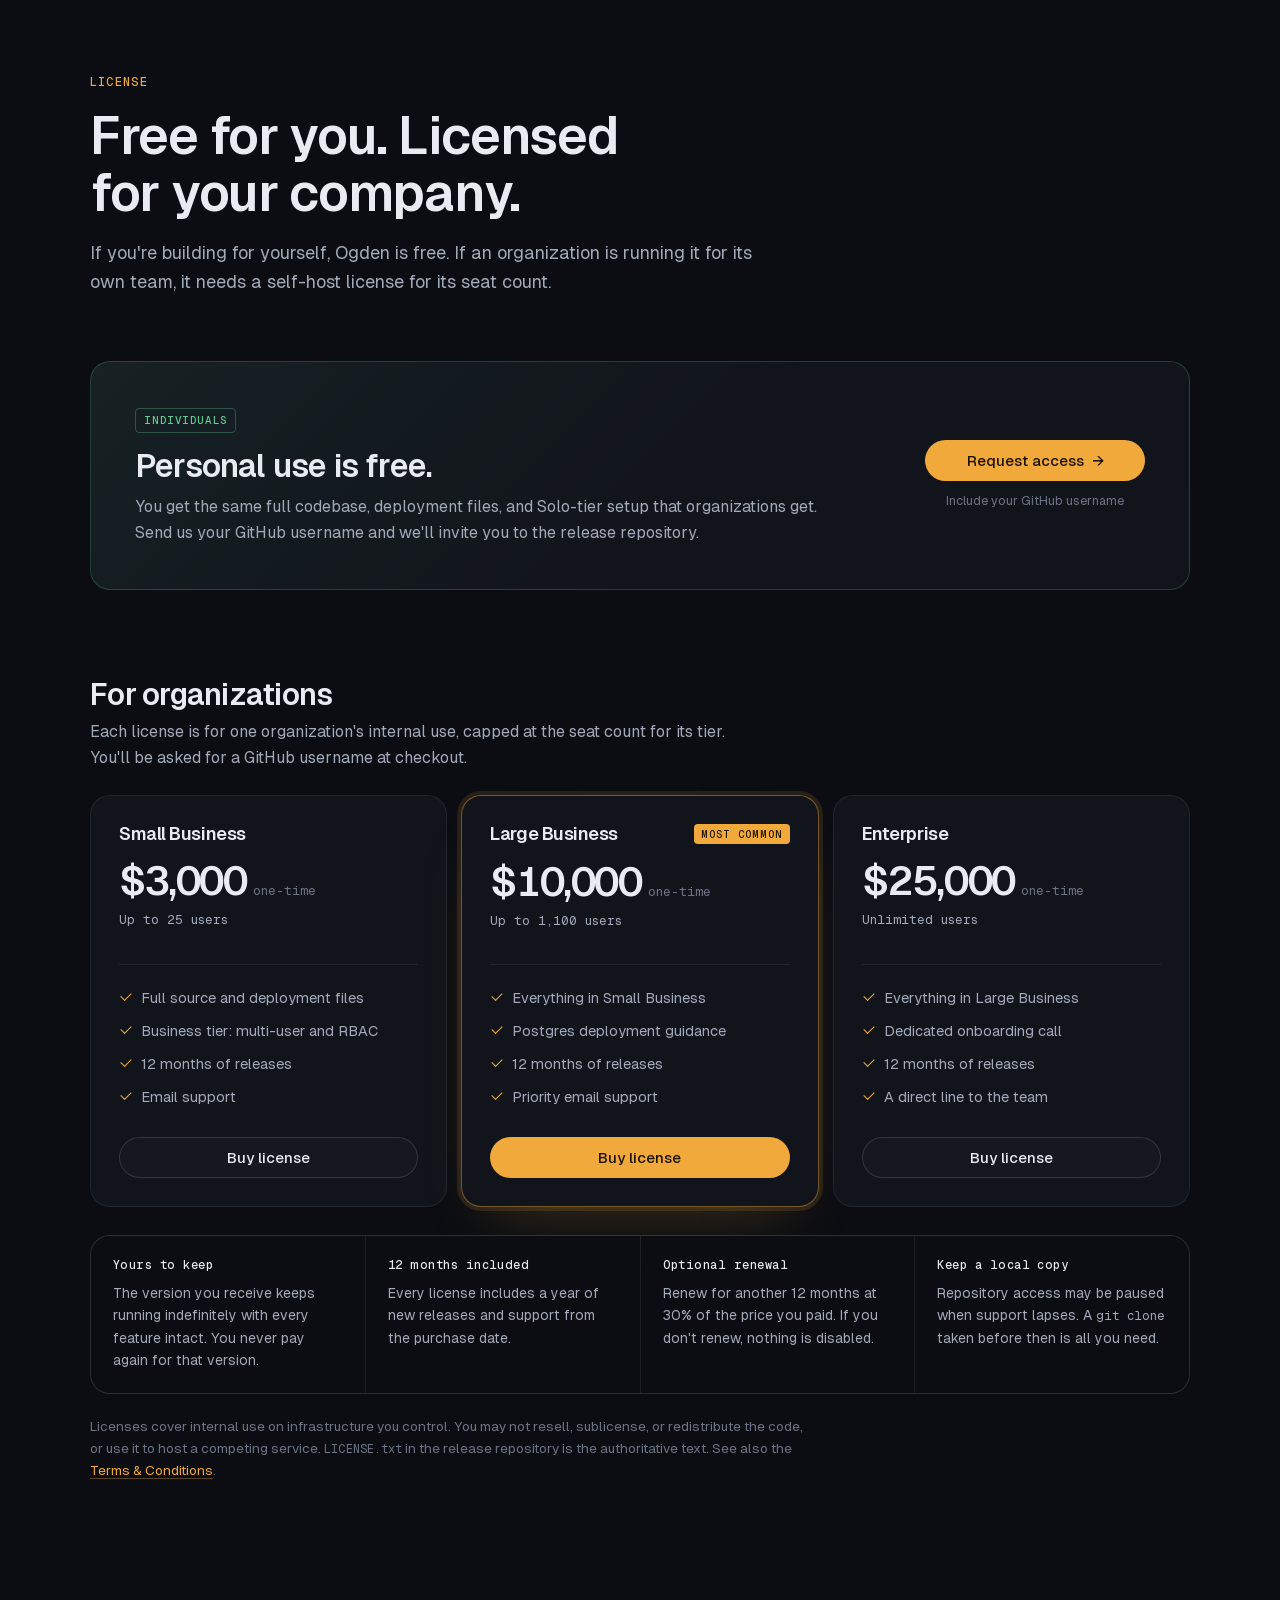
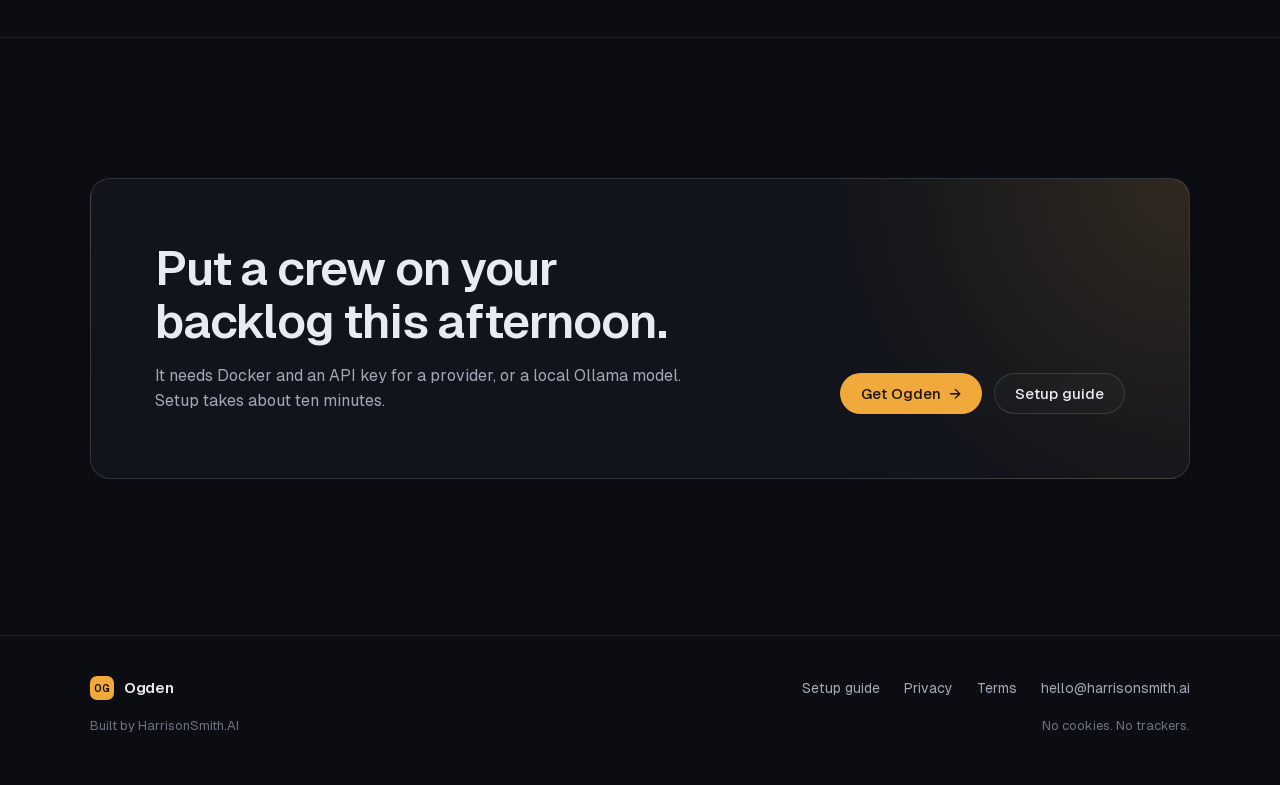
==== commit 89d85c7a: "revamp" ====
--- a/index.html
+++ b/index.html
@@ -3,224 +3,294 @@
 <head>
 <meta charset="utf-8">
 <meta name="viewport" content="width=device-width, initial-scale=1">
-<title>Ogden — Your Autonomous Software Crew</title>
-<meta name="description" content="Ogden assembles AI personas into a real software team — a backlog, a roster, and full autonomy. Self-hosted, on your own infrastructure.">
-<link rel="icon" href="data:image/svg+xml,<svg xmlns=%22http://www.w3.org/2000/svg%22 viewBox=%220 0 100 100%22><rect width=%22100%22 height=%22100%22 rx=%2222%22 fill=%22%230B0E14%22/><rect x=%2226%22 y=%2246%22 width=%2248%22 height=%228%22 rx=%224%22 fill=%22%23F5A623%22/><rect x=%2226%22 y=%2230%22 width=%2230%22 height=%228%22 rx=%224%22 fill=%22%23F5A623%22 opacity=%220.55%22/><rect x=%2226%22 y=%2262%22 width=%2238%22 height=%228%22 rx=%224%22 fill=%22%23F5A623%22 opacity=%220.55%22/></svg>">
-<!-- Fonts are inlined as base64 @font-face data URIs in styles.css --
-     no external request, works offline, renders identically everywhere
-     (including a strict-CSP preview sandbox that would otherwise block
-     a Google Fonts request and silently fall back to a system font). -->
+<title>Ogden — Your self-hosted AI software crew</title>
+<meta name="description" content="Ogden assembles AI personas into a real software team — a backlog, a roster, and the autonomy to ship. Self-hosted on your own infrastructure. Free for individuals.">
+<meta name="theme-color" content="#0b0d12">
+<meta property="og:type" content="website">
+<meta property="og:title" content="Ogden — Your self-hosted AI software crew">
+<meta property="og:description" content="A backlog, a roster of AI personas, and the autonomy to ship — running on hardware you control. Free for individuals.">
+<meta property="og:url" content="https://ogden.harrisonsmith.ai/">
+<meta name="twitter:card" content="summary">
+<link rel="icon" href="favicon.svg" type="image/svg+xml">
+<link rel="preload" href="fonts/Geist.woff2" as="font" type="font/woff2" crossorigin>
 <link rel="stylesheet" href="styles.css">
+<script>document.documentElement.classList.add('js')</script>
 </head>
 <body>
-
-<div class="scanline" aria-hidden="true"></div>
+<a class="skip-link" href="#main">Skip to content</a>
+<div class="grain" aria-hidden="true"></div>
 
 <header class="site-header">
   <div class="wrap header-inner">
-    <a class="wordmark" href="#top">
+    <a class="wordmark" href="./" aria-label="Ogden home">
       <span class="wordmark-mark">OG</span><span class="wordmark-text">Ogden</span>
     </a>
     <nav class="nav" aria-label="Primary">
-      <a href="#modules">Modules</a>
-      <a href="#deploy">Deployment</a>
-      <a href="#pricing">Pricing</a>
-      <a href="setup.html">Setup Guide</a>
+      <a href="#features">Features</a>
+      <a href="#deploy">Deploy</a>
+      <a href="#license">License</a>
+      <a href="setup.html">Setup guide</a>
     </nav>
     <div class="header-cta">
-      <a class="btn btn-primary btn-small" href="#pricing">Get Ogden</a>
+      <a class="btn btn-primary btn-small" href="#license">Get Ogden</a>
     </div>
   </div>
 </header>
 
-<main id="top">
-
-  <!-- ============ HERO ============ -->
+<main id="main">
+
+  <!-- Hero -->
   <section class="hero">
     <div class="wrap hero-inner">
       <div class="hero-copy">
-        <p class="eyebrow">AUTONOMOUS SOFTWARE TEAM · SELF-HOSTED</p>
-        <h1>You bring the backlog.<br>Ogden brings the <span class="accent">crew.</span></h1>
+        <p class="eyebrow">Self-hosted AI software team</p>
+        <h1>You bring the backlog. Ogden brings the <span class="accent">crew.</span></h1>
         <p class="hero-sub">
-          Ogden assembles AI personas — a PM, engineers, a QA lead, whoever you need —
-          into a real working team with a Kanban backlog, its own sandboxed workspace,
-          and the autonomy to actually ship. Full source and deployment files, running
-          on your own hardware.
+          A product manager, engineers, QA, DevOps: AI personas working one shared
+          Kanban board inside a sandboxed git workspace. They pick up tasks, write the code, and open
+          branches for you to review. It all runs on your own hardware.
         </p>
         <div class="hero-actions">
-          <a class="btn btn-primary" href="#pricing">See pricing</a>
-          <a class="btn btn-ghost" href="#modules">What it does</a>
-        </div>
-        <p class="hero-fineprint">Multi-provider — OpenAI, Anthropic, Gemini, or fully local via Ollama.</p>
-      </div>
-
-      <div class="hero-panel" aria-hidden="true">
-        <div class="panel-head">
-          <span class="panel-title">CREW MANIFEST</span>
-          <span class="panel-tag">DEFAULT TEAM</span>
-        </div>
-        <ul class="roster">
-          <li><span class="dot dot-on"></span><span class="role">product_manager</span><span class="stat">writing spec</span></li>
-          <li><span class="dot dot-on"></span><span class="role">backend_engineer</span><span class="stat">running tests</span></li>
-          <li><span class="dot dot-on"></span><span class="role">frontend_engineer</span><span class="stat">in review</span></li>
-          <li><span class="dot dot-idle"></span><span class="role">qa_engineer</span><span class="stat">queued</span></li>
-          <li><span class="dot dot-on"></span><span class="role">devops</span><span class="stat">deploying</span></li>
+          <a class="btn btn-primary" href="#license">Get Ogden <span class="arrow" aria-hidden="true">→</span></a>
+          <a class="btn btn-ghost" href="setup.html">Read the setup guide</a>
+        </div>
+        <ul class="hero-meta">
+          <li>Free for individuals</li>
+          <li>Full source code</li>
+          <li>No telemetry</li>
         </ul>
-        <div class="panel-foot">
-          <span>5 personas · 1 backlog</span>
-          <span class="blink">● live</span>
-        </div>
-      </div>
-    </div>
-  </section>
-
-  <!-- ============ MODULES ============ -->
-  <section class="modules" id="modules">
+      </div>
+
+      <div class="board" aria-hidden="true">
+        <div class="board-inner">
+          <div class="board-bar">
+            <span class="dots"><i></i><i></i><i></i></span>
+            payments-service · board
+            <span class="live">autonomous</span>
+          </div>
+          <div class="board-cols">
+            <div class="board-col">
+              <h5>Backlog</h5>
+              <div class="card">Add idempotency keys to refund endpoint
+                <div class="who"><i style="--c:#8fa8ff"></i>pm</div></div>
+              <div class="card">Rate-limit webhook retries
+                <div class="who"><i style="--c:#c792ea"></i>backend</div></div>
+            </div>
+            <div class="board-col">
+              <h5>In progress</h5>
+              <div class="card is-active">Migrate invoices table to UUID keys
+                <div class="who"><i style="--c:#c792ea"></i>backend</div></div>
+              <div class="card">Receipt page empty state
+                <div class="who"><i style="--c:#7fdbca"></i>frontend</div></div>
+            </div>
+            <div class="board-col">
+              <h5>Review</h5>
+              <div class="card">Fix flaky currency test
+                <div class="who"><i style="--c:#f2a93b"></i>qa</div></div>
+            </div>
+          </div>
+          <div class="board-log">
+            <b>backend</b> ran 48 tests <span class="ok">— all passing</span><br>
+            <b>backend</b> opened branch <b>ogden/invoices-uuid</b> for approval
+          </div>
+        </div>
+      </div>
+    </div>
+  </section>
+
+  <!-- Features -->
+  <section class="section" id="features">
     <div class="wrap">
-      <p class="eyebrow center" data-reveal>WHAT'S ON BOARD</p>
-      <h2 class="section-title center" data-reveal>Six modules. One shared codebase.</h2>
-
-      <div class="module-grid">
-        <article class="module" data-reveal style="--i:0">
-          <span class="module-index">01</span>
-          <h3>Autonomous Backlog</h3>
-          <p>A real Kanban board per project. Assign a task to a persona, flip the project
-            to autonomous, and watch it move — or click <em>Run now</em> and drive it yourself.</p>
-        </article>
-        <article class="module" data-reveal style="--i:1">
-          <span class="module-index">02</span>
-          <h3>A Full AI Crew</h3>
-          <p>Every persona is yours to tune — name, avatar, system prompt, model, temperature,
-            tool access. Talk to the whole team at once, or pull one aside 1:1.</p>
-        </article>
-        <article class="module" data-reveal style="--i:2">
-          <span class="module-index">03</span>
-          <h3>Any Model, Anywhere</h3>
-          <p>OpenAI, Anthropic, Gemini, a self-hosted Ollama box, or any OpenAI-compatible
-            endpoint — mixed freely across personas in the same project.</p>
-        </article>
-        <article class="module" data-reveal style="--i:3">
-          <span class="module-index">04</span>
-          <h3>Human-in-the-Loop</h3>
-          <p>Turn on approval gates and every run lands on its own branch. Review the real
-            diff, then approve &amp; merge or reject with feedback that flows into the retry.</p>
-        </article>
-        <article class="module" data-reveal style="--i:4">
-          <span class="module-index">05</span>
-          <h3>Full Audit Trail</h3>
-          <p>Per-call token and cost tracking, budget caps that actually stop runaway spend,
-            run history, and a live activity log for every task.</p>
-        </article>
-        <article class="module" data-reveal style="--i:5">
-          <span class="module-index">06</span>
-          <h3>Sandboxed &amp; Governed</h3>
-          <p>Every project gets its own isolated git workspace. Role-based access, org-level
-            tenant isolation, and non-root containers by default.</p>
-        </article>
-      </div>
-    </div>
-  </section>
-
-  <!-- ============ DEPLOYMENT ============ -->
-  <section class="deploy" id="deploy">
+      <div class="section-head">
+        <p class="eyebrow" data-reveal>What's inside</p>
+        <h2 class="section-title" data-reveal>A working team, not a chat window.</h2>
+        <p class="section-sub" data-reveal>
+          All of it is in one codebase that you own and can read, change, and run wherever you like.
+        </p>
+      </div>
+
+      <div class="bento">
+        <article class="tile tile-wide" data-reveal>
+          <span class="tile-num">01</span>
+          <h3>An autonomous backlog</h3>
+          <p>Each project gets a real Kanban board. Assign a task to a persona and switch the project to
+            autonomous so the crew works it on its own, or click <em>Run now</em> and drive each step yourself.</p>
+        </article>
+        <article class="tile" data-reveal style="--i:1">
+          <span class="tile-num">02</span>
+          <h3>A crew you configure</h3>
+          <p>Set each persona's name, prompt, model, temperature, and tool access. Talk to the whole
+            team, or pull one aside.</p>
+        </article>
+        <article class="tile" data-reveal>
+          <span class="tile-num">03</span>
+          <h3>Human-in-the-loop</h3>
+          <p>With approval gates on, every run lands on its own branch. Read the real diff, then merge it or send it back with feedback.</p>
+        </article>
+        <article class="tile tile-wide" data-reveal style="--i:1">
+          <span class="tile-num">04</span>
+          <h3>Use any model you like</h3>
+          <p>Bring your own keys. Different personas in the same project can use different providers, or you can
+            keep everything on local models.</p>
+          <div class="chips">
+            <span class="chip">OpenAI</span><span class="chip">Anthropic</span><span class="chip">Gemini</span>
+            <span class="chip">Ollama</span><span class="chip">OpenAI-compatible</span><span class="chip">MCP servers</span>
+          </div>
+        </article>
+        <article class="tile tile-half" data-reveal>
+          <span class="tile-num">05</span>
+          <h3>A full audit trail</h3>
+          <p>Token usage for every call, spend caps that stop runaway runs, run history, and a live activity log for each task.</p>
+        </article>
+        <article class="tile tile-half" data-reveal style="--i:1">
+          <span class="tile-num">06</span>
+          <h3>Sandboxed and governed</h3>
+          <p>Each project gets its own isolated git workspace. Role-based access, org-level isolation,
+            and non-root containers are on by default.</p>
+        </article>
+      </div>
+    </div>
+  </section>
+
+  <!-- Deploy -->
+  <section class="section" id="deploy">
+    <div class="wrap split">
+      <div class="section-head">
+        <p class="eyebrow" data-reveal>Deployment</p>
+        <h2 class="section-title" data-reveal>One codebase, two ways to run it.</h2>
+        <p class="section-sub" data-reveal>
+          Solo and Business are the same code and the same image. A single setting switches between them,
+          and moving from one to the other needs no rewrite and no data migration tool.
+        </p>
+        <p class="section-sub" data-reveal><a class="text-link" href="setup.html">Full setup guide →</a></p>
+      </div>
+
+      <div class="mode-list">
+        <div class="mode" data-reveal>
+          <div class="mode-head"><h3>Solo</h3><span class="tag">SQLite · 1 user</span></div>
+          <p>One person on one machine. Docker Compose is all you need, and you're running in minutes.</p>
+          <pre class="code-block"><span class="p">$</span> cp .env.example .env
+<span class="p">$</span> docker compose up --build</pre>
+        </div>
+        <div class="mode" data-reveal style="--i:1">
+          <div class="mode-head"><h3>Business</h3><span class="tag">Postgres · multi-user</span></div>
+          <p>Multi-user accounts with Viewer, Member, Admin, and Owner roles, and Postgres for concurrent writes. It still runs entirely
+            on infrastructure you control.</p>
+          <pre class="code-block"><span class="p">$</span> docker compose -f docker-compose.yml \
+    -f docker-compose.business.yml up --build</pre>
+        </div>
+      </div>
+    </div>
+  </section>
+
+  <!-- License -->
+  <section class="section" id="license">
     <div class="wrap">
-      <p class="eyebrow center" data-reveal>ONE CODEBASE, TWO WAYS TO RUN IT</p>
-      <h2 class="section-title center" data-reveal>Deploy it your way.</h2>
-      <p class="section-sub center" data-reveal>
-        Solo and Business aren't different products — they're the same codebase,
-        tiered by configuration. Move between them without a rewrite.
-      </p>
-
-      <div class="tier-grid">
-        <div class="tier-card" data-reveal style="--i:0">
-          <span class="tier-kicker">SOLO</span>
-          <h3>One person, one box</h3>
-          <p>Self-hosted, single-user, zero extra infrastructure. Docker Compose and you're
-            running in minutes.</p>
-        </div>
-        <div class="tier-card tier-card-featured" data-reveal style="--i:1">
-          <span class="tier-kicker">BUSINESS</span>
-          <h3>Self-hosted, your infra</h3>
-          <p>Real multi-user accounts, role-based access, Postgres instead of SQLite —
-            running entirely on hardware you control.</p>
-        </div>
-      </div>
-    </div>
-  </section>
-
-  <!-- ============ PRICING ============ -->
-  <section class="pricing" id="pricing">
-    <div class="wrap">
-      <p class="eyebrow center" data-reveal>PRICING</p>
-      <h2 class="section-title center" data-reveal>Own it outright.</h2>
-      <p class="section-sub center" data-reveal>
-        A one-time license gets you the full source and deployment files — yours to run,
-        forever, on infrastructure you control.
-      </p>
-
-      <h3 class="pricing-group-title">Self-Host License <span class="pricing-group-note">one-time payment · yours forever · 1 year of updates &amp; support included · you'll be asked for your GitHub username at checkout</span></h3>
-      <div class="price-grid">
-
-        <div class="price-card" data-reveal style="--i:0">
-          <h4>Single User</h4>
-          <p class="price"><span class="price-currency">$</span>500</p>
-          <p class="price-desc">For one builder running Ogden on their own box.</p>
-          <ul class="price-features">
-            <li>1 user</li>
-            <li>Full source + hosting files</li>
-            <li>Private repo invite</li>
-            <li>Solo-tier deployment</li>
-          </ul>
-          <a class="btn btn-primary btn-block" href="https://buy.stripe.com/28EdR87nOfoMfGg0Gof3a00">Buy license</a>
-        </div>
-
-        <div class="price-card" data-reveal style="--i:1">
-          <h4>Small Business</h4>
-          <p class="price"><span class="price-currency">$</span>3,000</p>
-          <p class="price-desc">For a small team standing up their own instance.</p>
-          <ul class="price-features">
-            <li>Up to 25 users</li>
-            <li>Everything in Single User</li>
-            <li>Business-tier: multi-user, RBAC</li>
+      <div class="section-head">
+        <p class="eyebrow" data-reveal>License</p>
+        <h2 class="section-title" data-reveal>Free for you. Licensed for your company.</h2>
+        <p class="section-sub" data-reveal>
+          If you're building for yourself, Ogden is free. If an organization is running it for its
+          own team, it needs a self-host license for its seat count.
+        </p>
+      </div>
+
+      <div class="license-personal" data-reveal>
+        <div>
+          <span class="flag">Individuals</span>
+          <h3>Personal use is free.</h3>
+          <p>
+            You get the same full codebase, deployment files, and Solo-tier setup that organizations get.
+            Send us your GitHub username and we'll invite you to the release repository.
+          </p>
+        </div>
+        <div class="actions">
+          <a class="btn btn-primary" href="mailto:hello@harrisonsmith.ai?subject=Ogden%20personal%20access&amp;body=GitHub%20username%3A%20">Request access <span class="arrow" aria-hidden="true">→</span></a>
+          <small>Include your GitHub username</small>
+        </div>
+      </div>
+
+      <div class="org-head">
+        <div>
+          <h3 data-reveal>For organizations</h3>
+          <p data-reveal>Each license is for one organization's internal use, capped at the seat count for its tier. You'll be asked for a GitHub username at checkout.</p>
+        </div>
+      </div>
+
+      <div class="tiers">
+        <div class="tier" data-reveal>
+          <div class="tier-top">
+            <div class="tier-name"><h4>Small Business</h4></div>
+            <p class="tier-price">$3,000<small>one-time</small></p>
+            <p class="tier-seats">Up to 25 users</p>
+          </div>
+          <ul>
+            <li>Full source and deployment files</li>
+            <li>Business tier: multi-user and RBAC</li>
+            <li>12 months of releases</li>
             <li>Email support</li>
           </ul>
-          <a class="btn btn-primary btn-block" href="https://buy.stripe.com/8x28wO23ub8wdy81Ksf3a01">Buy license</a>
-        </div>
-
-        <div class="price-card price-card-featured" data-reveal style="--i:2">
-          <span class="price-badge">MOST COMMON</span>
-          <h4>Large Business</h4>
-          <p class="price"><span class="price-currency">$</span>10,000</p>
-          <p class="price-desc">For a growing engineering org running Ogden at scale.</p>
-          <ul class="price-features">
-            <li>Up to 1,100 users</li>
+          <a class="btn btn-ghost btn-block" href="https://buy.stripe.com/8x28wO23ub8wdy81Ksf3a01">Buy license</a>
+        </div>
+
+        <div class="tier tier-featured" data-reveal style="--i:1">
+          <div class="tier-top">
+            <div class="tier-name"><h4>Large Business</h4><span class="tier-flag">Most common</span></div>
+            <p class="tier-price">$10,000<small>one-time</small></p>
+            <p class="tier-seats">Up to 1,100 users</p>
+          </div>
+          <ul>
             <li>Everything in Small Business</li>
             <li>Postgres deployment guidance</li>
+            <li>12 months of releases</li>
             <li>Priority email support</li>
           </ul>
           <a class="btn btn-primary btn-block" href="https://buy.stripe.com/fZucN48rS2C00Lmbl2f3a02">Buy license</a>
         </div>
 
-        <div class="price-card" data-reveal style="--i:3">
-          <h4>Enterprise</h4>
-          <p class="price"><span class="price-currency">$</span>25,000</p>
-          <p class="price-desc">Dedicated support for a custom deployment.</p>
-          <ul class="price-features">
-            <li>Unlimited users</li>
+        <div class="tier" data-reveal style="--i:2">
+          <div class="tier-top">
+            <div class="tier-name"><h4>Enterprise</h4></div>
+            <p class="tier-price">$25,000<small>one-time</small></p>
+            <p class="tier-seats">Unlimited users</p>
+          </div>
+          <ul>
             <li>Everything in Large Business</li>
             <li>Dedicated onboarding call</li>
-            <li>Direct line to the team</li>
+            <li>12 months of releases</li>
+            <li>A direct line to the team</li>
           </ul>
-          <a class="btn btn-primary btn-block" href="https://buy.stripe.com/9B6fZgcI82C065G1Ksf3a03">Buy license</a>
-        </div>
-
-      </div>
-      <p class="pricing-footnote">
-        Own the code forever — the license never expires. The purchase price covers your first
-        year of new releases and support; after that, renew for 30% of your license price per
-        year to keep receiving them. Don't renew, and nothing breaks — the version you have
-        keeps running exactly as it does today.
+          <a class="btn btn-ghost btn-block" href="https://buy.stripe.com/9B6fZgcI82C065G1Ksf3a03">Buy license</a>
+        </div>
+      </div>
+
+      <dl class="terms-strip" data-reveal>
+        <div><dt>Yours to keep</dt><dd>The version you receive keeps running indefinitely with every feature intact. You never pay again for that version.</dd></div>
+        <div><dt>12 months included</dt><dd>Every license includes a year of new releases and support from the purchase date.</dd></div>
+        <div><dt>Optional renewal</dt><dd>Renew for another 12 months at 30% of the price you paid. If you don't renew, nothing is disabled.</dd></div>
+        <div><dt>Keep a local copy</dt><dd>Repository access may be paused when support lapses. A <code>git clone</code> taken before then is all you need.</dd></div>
+      </dl>
+      <p class="license-note">
+        Licenses cover internal use on infrastructure you control. You may not resell, sublicense, or redistribute the code,
+        or use it to host a competing service. <code>LICENSE.txt</code> in the release repository is the authoritative text. See also the
+        <a class="text-link" href="terms.html#license">Terms &amp; Conditions</a>.
       </p>
+    </div>
+  </section>
+
+  <!-- CTA -->
+  <section class="section cta">
+    <div class="wrap">
+      <div class="cta-box" data-reveal>
+        <div>
+          <h2>Put a crew on your backlog this afternoon.</h2>
+          <p>It needs Docker and an API key for a provider, or a local Ollama model. Setup takes about ten minutes.</p>
+        </div>
+        <div class="hero-actions">
+          <a class="btn btn-primary" href="#license">Get Ogden <span class="arrow" aria-hidden="true">→</span></a>
+          <a class="btn btn-ghost" href="setup.html">Setup guide</a>
+        </div>
+      </div>
     </div>
   </section>
 
@@ -228,36 +298,19 @@
 
 <footer class="site-footer">
   <div class="wrap footer-inner">
-    <a class="wordmark wordmark-small" href="#top">
+    <a class="wordmark wordmark-small" href="./">
       <span class="wordmark-mark">OG</span><span class="wordmark-text">Ogden</span>
     </a>
-    <nav class="footer-links" aria-label="Legal">
-      <a class="link-muted" href="setup.html">Setup Guide</a>
-      <a class="link-muted" href="privacy.html">Privacy Policy</a>
-      <a class="link-muted" href="terms.html">Terms &amp; Conditions</a>
+    <nav class="footer-links" aria-label="Footer">
+      <a class="link-muted" href="setup.html">Setup guide</a>
+      <a class="link-muted" href="privacy.html">Privacy</a>
+      <a class="link-muted" href="terms.html">Terms</a>
+      <a class="link-muted" href="mailto:hello@harrisonsmith.ai">hello@harrisonsmith.ai</a>
     </nav>
-    <p class="footer-note">Built by HarrisonSmith.AI</p>
-    <a class="link-muted" href="mailto:hello@harrisonsmith.ai">hello@harrisonsmith.ai</a>
+    <p class="footer-note"><span>Built by HarrisonSmith.AI</span><span>No cookies. No trackers.</span></p>
   </div>
 </footer>
 
-<script>
-  // Reveals [data-reveal] elements as they scroll into view. No effect at
-  // all under prefers-reduced-motion (styles.css keeps them fully opaque
-  // in that case, so this observer just has nothing to toggle).
-  if (!window.matchMedia('(prefers-reduced-motion: reduce)').matches && 'IntersectionObserver' in window) {
-    var observer = new IntersectionObserver(function (entries) {
-      entries.forEach(function (entry) {
-        if (entry.isIntersecting) {
-          entry.target.classList.add('is-visible');
-          observer.unobserve(entry.target);
-        }
-      });
-    }, { threshold: 0.15, rootMargin: '0px 0px -40px 0px' });
-    document.querySelectorAll('[data-reveal]').forEach(function (el) { observer.observe(el); });
-  } else {
-    document.querySelectorAll('[data-reveal]').forEach(function (el) { el.classList.add('is-visible'); });
-  }
-</script>
+<script src="site.js" defer></script>
 </body>
 </html>
--- a/styles.css
+++ b/styles.css
@@ -1,890 +1,363 @@
 /* ==========================================================================
-   Ogden marketing site — design tokens
-
-   Concept: a command-deck / crew-manifest aesthetic. Ogden's product is
-   literally a roster of AI personas working a backlog, so the visual
-   language leans into instrument-panel readouts, manifest tables, and
-   status dots rather than generic SaaS gradients and rounded cards.
-
-   Deliberately single-theme (dark), not a light/dark toggle: the ops-
-   console concept only reads correctly against a deep ground, and a
-   forced light inversion would gut the metaphor. A committed choice, not
-   an omission — see the artifact-design skill's guidance on this.
-
-   Fonts (Archivo/Work Sans/IBM Plex Mono) are inlined as base64 @font-face
-   data URIs below rather than linked from Google Fonts -- no third-party
-   request at all, works offline, and renders identically in a strict-CSP
-   preview sandbox instead of silently falling back to a system font.
+   Ogden — marketing site
+   Dark, quiet, product-first. One warm accent (amber), one cool-tinted
+   neutral family, Geist + Geist Mono self-hosted from /fonts (no third-party
+   requests — the privacy policy promises exactly that).
    ========================================================================== */
 
-@font-face { font-family: 'Archivo'; font-style: normal; font-weight: 700; font-display: swap; src: url([data-uri]) format('woff2'); }
-@font-face { font-family: 'Archivo'; font-style: normal; font-weight: 800; font-display: swap; src: url([data-uri]) format('woff2'); }
-@font-face { font-family: 'Work Sans'; font-style: normal; font-weight: 400; font-display: swap; src: url([data-uri]) format('woff2'); }
-@font-face { font-family: 'Work Sans'; font-style: normal; font-weight: 500; font-display: swap; src: url([data-uri]) format('woff2'); }
-@font-face { font-family: 'Work Sans'; font-style: normal; font-weight: 600; font-display: swap; src: url([data-uri]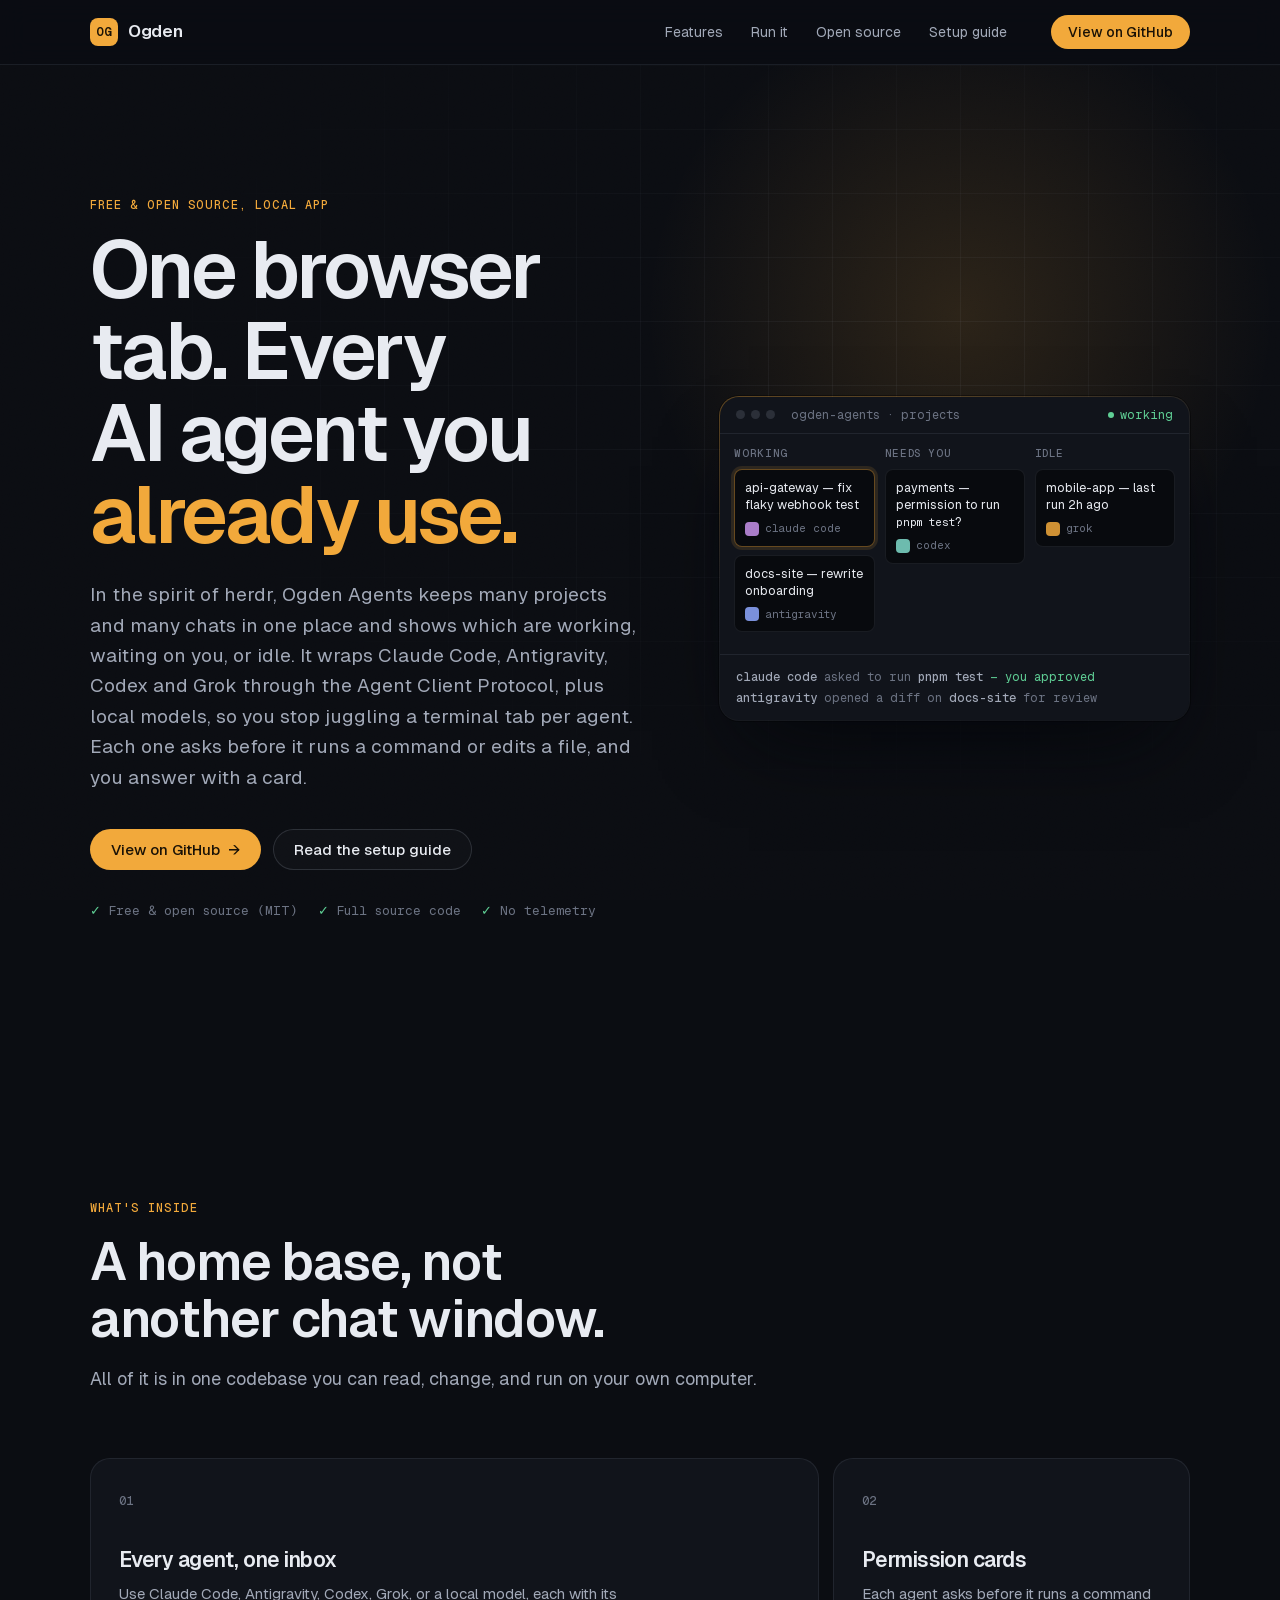
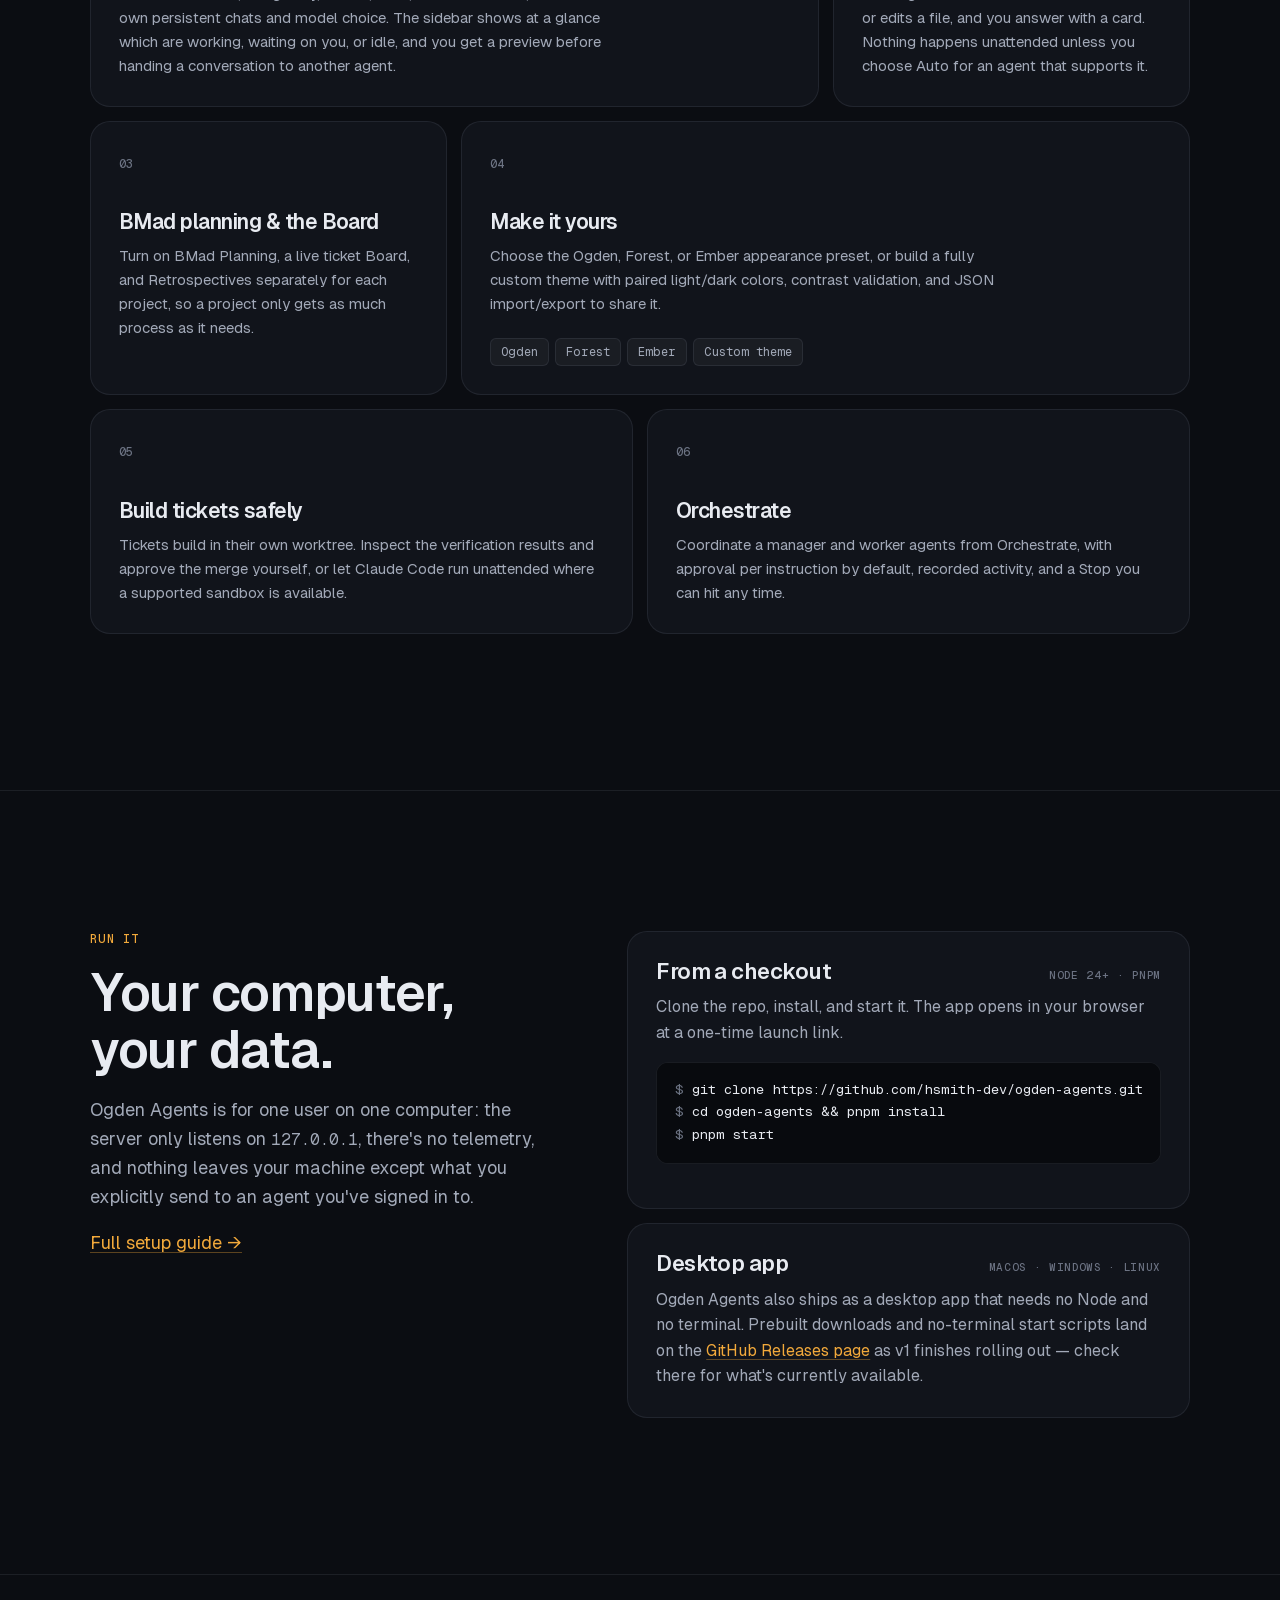
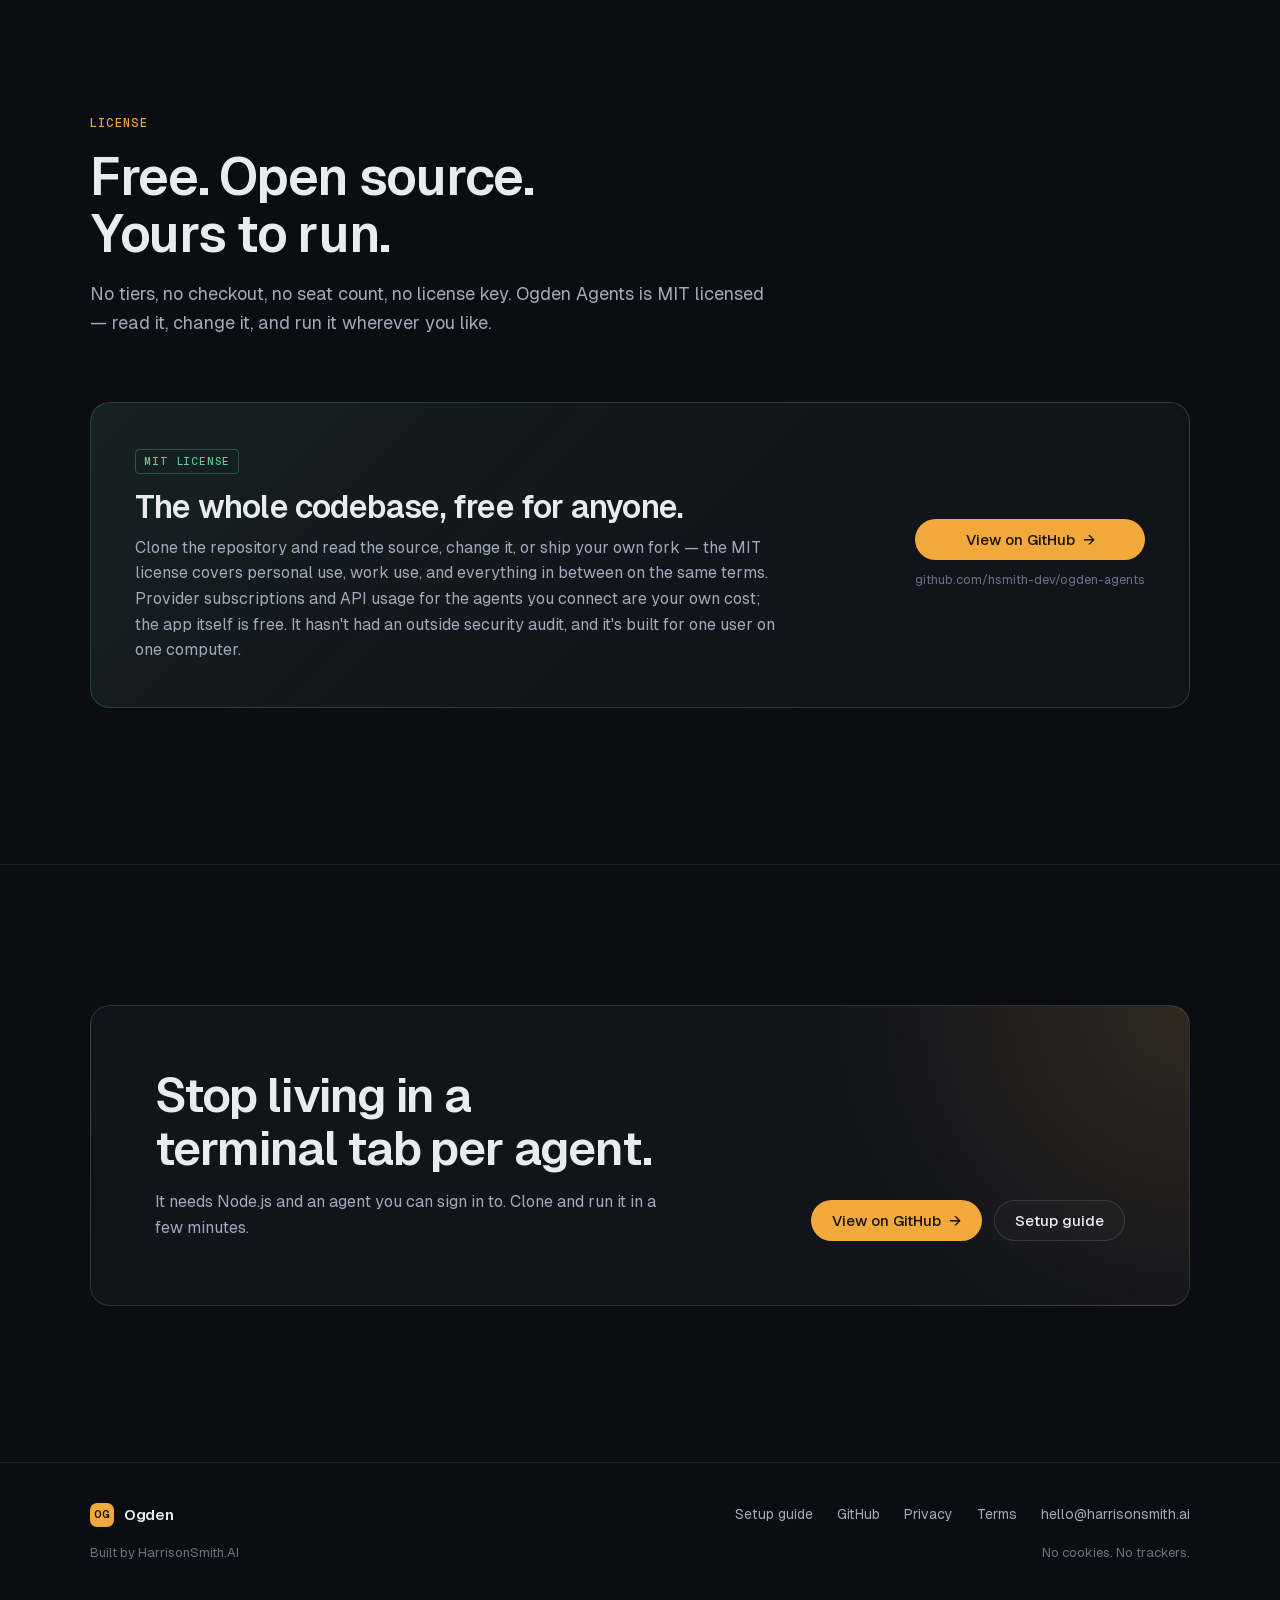
==== commit 53d9238f: "Relaunch site copy for Ogden Agents v1 (free, open source) Ogden was rebuilt from scratch as Ogden A" ====
--- a/index.html
+++ b/index.html
@@ -3,12 +3,12 @@
 <head>
 <meta charset="utf-8">
 <meta name="viewport" content="width=device-width, initial-scale=1">
-<title>Ogden — Your self-hosted AI software crew</title>
-<meta name="description" content="Ogden assembles AI personas into a real software team — a backlog, a roster, and the autonomy to ship. Self-hosted on your own infrastructure. Free for individuals.">
+<title>Ogden Agents — Every AI coding agent, one browser tab</title>
+<meta name="description" content="Ogden Agents is a free, open-source local app for running Claude Code, Antigravity, Codex, Grok and local models from one browser UI instead of living in a terminal. Permission cards, BMad planning, a live board, and full UI theming.">
 <meta name="theme-color" content="#0b0d12">
 <meta property="og:type" content="website">
-<meta property="og:title" content="Ogden — Your self-hosted AI software crew">
-<meta property="og:description" content="A backlog, a roster of AI personas, and the autonomy to ship — running on hardware you control. Free for individuals.">
+<meta property="og:title" content="Ogden Agents — Every AI coding agent, one browser tab">
+<meta property="og:description" content="Free and fully open source (MIT). Run Claude Code, Antigravity, Codex, Grok or a local model from one browser UI, with permission cards, BMad planning, and a theme that's actually yours.">
 <meta property="og:url" content="https://ogden.harrisonsmith.ai/">
 <meta name="twitter:card" content="summary">
 <link rel="icon" href="favicon.svg" type="image/svg+xml">
@@ -22,17 +22,17 @@
 
 <header class="site-header">
   <div class="wrap header-inner">
-    <a class="wordmark" href="./" aria-label="Ogden home">
+    <a class="wordmark" href="./" aria-label="Ogden Agents home">
       <span class="wordmark-mark">OG</span><span class="wordmark-text">Ogden</span>
     </a>
     <nav class="nav" aria-label="Primary">
       <a href="#features">Features</a>
-      <a href="#deploy">Deploy</a>
-      <a href="#license">License</a>
+      <a href="#run">Run it</a>
+      <a href="#open-source">Open source</a>
       <a href="setup.html">Setup guide</a>
     </nav>
     <div class="header-cta">
-      <a class="btn btn-primary btn-small" href="#license">Get Ogden</a>
+      <a class="btn btn-primary btn-small" href="https://github.com/hsmith-dev/ogden-agents" target="_blank" rel="noopener">View on GitHub</a>
     </div>
   </div>
 </header>
@@ -43,19 +43,20 @@
   <section class="hero">
     <div class="wrap hero-inner">
       <div class="hero-copy">
-        <p class="eyebrow">Self-hosted AI software team</p>
-        <h1>You bring the backlog. Ogden brings the <span class="accent">crew.</span></h1>
+        <p class="eyebrow">Free &amp; open source, local app</p>
+        <h1>One browser tab. Every AI agent you <span class="accent">already use.</span></h1>
         <p class="hero-sub">
-          A product manager, engineers, QA, DevOps: AI personas working one shared
-          Kanban board inside a sandboxed git workspace. They pick up tasks, write the code, and open
-          branches for you to review. It all runs on your own hardware.
+          In the spirit of herdr, Ogden Agents keeps many projects and many chats in one place and shows which
+          are working, waiting on you, or idle. It wraps Claude Code, Antigravity, Codex and Grok through the
+          Agent Client Protocol, plus local models, so you stop juggling a terminal tab per agent. Each one asks
+          before it runs a command or edits a file, and you answer with a card.
         </p>
         <div class="hero-actions">
-          <a class="btn btn-primary" href="#license">Get Ogden <span class="arrow" aria-hidden="true">→</span></a>
+          <a class="btn btn-primary" href="https://github.com/hsmith-dev/ogden-agents" target="_blank" rel="noopener">View on GitHub <span class="arrow" aria-hidden="true">→</span></a>
           <a class="btn btn-ghost" href="setup.html">Read the setup guide</a>
         </div>
         <ul class="hero-meta">
-          <li>Free for individuals</li>
+          <li>Free &amp; open source (MIT)</li>
           <li>Full source code</li>
           <li>No telemetry</li>
         </ul>
@@ -65,33 +66,31 @@
         <div class="board-inner">
           <div class="board-bar">
             <span class="dots"><i></i><i></i><i></i></span>
-            payments-service · board
-            <span class="live">autonomous</span>
+            ogden-agents · projects
+            <span class="live">working</span>
           </div>
           <div class="board-cols">
             <div class="board-col">
-              <h5>Backlog</h5>
-              <div class="card">Add idempotency keys to refund endpoint
-                <div class="who"><i style="--c:#8fa8ff"></i>pm</div></div>
-              <div class="card">Rate-limit webhook retries
-                <div class="who"><i style="--c:#c792ea"></i>backend</div></div>
+              <h5>Working</h5>
+              <div class="card is-active">api-gateway — fix flaky webhook test
+                <div class="who"><i style="--c:#c792ea"></i>claude code</div></div>
+              <div class="card">docs-site — rewrite onboarding
+                <div class="who"><i style="--c:#8fa8ff"></i>antigravity</div></div>
             </div>
             <div class="board-col">
-              <h5>In progress</h5>
-              <div class="card is-active">Migrate invoices table to UUID keys
-                <div class="who"><i style="--c:#c792ea"></i>backend</div></div>
-              <div class="card">Receipt page empty state
-                <div class="who"><i style="--c:#7fdbca"></i>frontend</div></div>
+              <h5>Needs you</h5>
+              <div class="card">payments — permission to run <code>pnpm test</code>?
+                <div class="who"><i style="--c:#7fdbca"></i>codex</div></div>
             </div>
             <div class="board-col">
-              <h5>Review</h5>
-              <div class="card">Fix flaky currency test
-                <div class="who"><i style="--c:#f2a93b"></i>qa</div></div>
+              <h5>Idle</h5>
+              <div class="card">mobile-app — last run 2h ago
+                <div class="who"><i style="--c:#f2a93b"></i>grok</div></div>
             </div>
           </div>
           <div class="board-log">
-            <b>backend</b> ran 48 tests <span class="ok">— all passing</span><br>
-            <b>backend</b> opened branch <b>ogden/invoices-uuid</b> for approval
+            <b>claude code</b> asked to run <b>pnpm test</b> <span class="ok">— you approved</span><br>
+            <b>antigravity</b> opened a diff on <b>docs-site</b> for review
           </div>
         </div>
       </div>
@@ -103,178 +102,118 @@
     <div class="wrap">
       <div class="section-head">
         <p class="eyebrow" data-reveal>What's inside</p>
-        <h2 class="section-title" data-reveal>A working team, not a chat window.</h2>
+        <h2 class="section-title" data-reveal>A home base, not another chat window.</h2>
         <p class="section-sub" data-reveal>
-          All of it is in one codebase that you own and can read, change, and run wherever you like.
+          All of it is in one codebase you can read, change, and run on your own computer.
         </p>
       </div>
 
       <div class="bento">
         <article class="tile tile-wide" data-reveal>
           <span class="tile-num">01</span>
-          <h3>An autonomous backlog</h3>
-          <p>Each project gets a real Kanban board. Assign a task to a persona and switch the project to
-            autonomous so the crew works it on its own, or click <em>Run now</em> and drive each step yourself.</p>
+          <h3>Every agent, one inbox</h3>
+          <p>Use Claude Code, Antigravity, Codex, Grok, or a local model, each with its own persistent chats
+            and model choice. The sidebar shows at a glance which are working, waiting on you, or idle, and
+            you get a preview before handing a conversation to another agent.</p>
         </article>
         <article class="tile" data-reveal style="--i:1">
           <span class="tile-num">02</span>
-          <h3>A crew you configure</h3>
-          <p>Set each persona's name, prompt, model, temperature, and tool access. Talk to the whole
-            team, or pull one aside.</p>
+          <h3>Permission cards</h3>
+          <p>Each agent asks before it runs a command or edits a file, and you answer with a card.
+            Nothing happens unattended unless you choose Auto for an agent that supports it.</p>
         </article>
         <article class="tile" data-reveal>
           <span class="tile-num">03</span>
-          <h3>Human-in-the-loop</h3>
-          <p>With approval gates on, every run lands on its own branch. Read the real diff, then merge it or send it back with feedback.</p>
+          <h3>BMad planning &amp; the Board</h3>
+          <p>Turn on BMad Planning, a live ticket Board, and Retrospectives separately for each project,
+            so a project only gets as much process as it needs.</p>
         </article>
         <article class="tile tile-wide" data-reveal style="--i:1">
           <span class="tile-num">04</span>
-          <h3>Use any model you like</h3>
-          <p>Bring your own keys. Different personas in the same project can use different providers, or you can
-            keep everything on local models.</p>
+          <h3>Make it yours</h3>
+          <p>Choose the Ogden, Forest, or Ember appearance preset, or build a fully custom theme with paired
+            light/dark colors, contrast validation, and JSON import/export to share it.</p>
           <div class="chips">
-            <span class="chip">OpenAI</span><span class="chip">Anthropic</span><span class="chip">Gemini</span>
-            <span class="chip">Ollama</span><span class="chip">OpenAI-compatible</span><span class="chip">MCP servers</span>
+            <span class="chip">Ogden</span><span class="chip">Forest</span><span class="chip">Ember</span>
+            <span class="chip">Custom theme</span>
           </div>
         </article>
         <article class="tile tile-half" data-reveal>
           <span class="tile-num">05</span>
-          <h3>A full audit trail</h3>
-          <p>Token usage for every call, spend caps that stop runaway runs, run history, and a live activity log for each task.</p>
+          <h3>Build tickets safely</h3>
+          <p>Tickets build in their own worktree. Inspect the verification results and approve the merge
+            yourself, or let Claude Code run unattended where a supported sandbox is available.</p>
         </article>
         <article class="tile tile-half" data-reveal style="--i:1">
           <span class="tile-num">06</span>
-          <h3>Sandboxed and governed</h3>
-          <p>Each project gets its own isolated git workspace. Role-based access, org-level isolation,
-            and non-root containers are on by default.</p>
-        </article>
-      </div>
-    </div>
-  </section>
-
-  <!-- Deploy -->
-  <section class="section" id="deploy">
+          <h3>Orchestrate</h3>
+          <p>Coordinate a manager and worker agents from Orchestrate, with approval per instruction by
+            default, recorded activity, and a Stop you can hit any time.</p>
+        </article>
+      </div>
+    </div>
+  </section>
+
+  <!-- Run -->
+  <section class="section" id="run">
     <div class="wrap split">
       <div class="section-head">
-        <p class="eyebrow" data-reveal>Deployment</p>
-        <h2 class="section-title" data-reveal>One codebase, two ways to run it.</h2>
+        <p class="eyebrow" data-reveal>Run it</p>
+        <h2 class="section-title" data-reveal>Your computer, your data.</h2>
         <p class="section-sub" data-reveal>
-          Solo and Business are the same code and the same image. A single setting switches between them,
-          and moving from one to the other needs no rewrite and no data migration tool.
+          Ogden Agents is for one user on one computer: the server only listens on <code>127.0.0.1</code>,
+          there's no telemetry, and nothing leaves your machine except what you explicitly send to an agent
+          you've signed in to.
         </p>
         <p class="section-sub" data-reveal><a class="text-link" href="setup.html">Full setup guide →</a></p>
       </div>
 
       <div class="mode-list">
         <div class="mode" data-reveal>
-          <div class="mode-head"><h3>Solo</h3><span class="tag">SQLite · 1 user</span></div>
-          <p>One person on one machine. Docker Compose is all you need, and you're running in minutes.</p>
-          <pre class="code-block"><span class="p">$</span> cp .env.example .env
-<span class="p">$</span> docker compose up --build</pre>
+          <div class="mode-head"><h3>From a checkout</h3><span class="tag">Node 24+ · pnpm</span></div>
+          <p>Clone the repo, install, and start it. The app opens in your browser at a one-time launch link.</p>
+          <pre class="code-block"><span class="p">$</span> git clone https://github.com/hsmith-dev/ogden-agents.git
+<span class="p">$</span> cd ogden-agents &amp;&amp; pnpm install
+<span class="p">$</span> pnpm start</pre>
         </div>
         <div class="mode" data-reveal style="--i:1">
-          <div class="mode-head"><h3>Business</h3><span class="tag">Postgres · multi-user</span></div>
-          <p>Multi-user accounts with Viewer, Member, Admin, and Owner roles, and Postgres for concurrent writes. It still runs entirely
-            on infrastructure you control.</p>
-          <pre class="code-block"><span class="p">$</span> docker compose -f docker-compose.yml \
-    -f docker-compose.business.yml up --build</pre>
-        </div>
-      </div>
-    </div>
-  </section>
-
-  <!-- License -->
-  <section class="section" id="license">
+          <div class="mode-head"><h3>Desktop app</h3><span class="tag">macOS · Windows · Linux</span></div>
+          <p>Ogden Agents also ships as a desktop app that needs no Node and no terminal. Prebuilt
+            downloads and no-terminal start scripts land on the <a class="text-link" href="https://github.com/hsmith-dev/ogden-agents/releases" target="_blank" rel="noopener">GitHub Releases page</a> as v1 finishes
+            rolling out — check there for what's currently available.</p>
+        </div>
+      </div>
+    </div>
+  </section>
+
+  <!-- Open source -->
+  <section class="section" id="open-source">
     <div class="wrap">
       <div class="section-head">
         <p class="eyebrow" data-reveal>License</p>
-        <h2 class="section-title" data-reveal>Free for you. Licensed for your company.</h2>
+        <h2 class="section-title" data-reveal>Free. Open source. Yours to run.</h2>
         <p class="section-sub" data-reveal>
-          If you're building for yourself, Ogden is free. If an organization is running it for its
-          own team, it needs a self-host license for its seat count.
+          No tiers, no checkout, no seat count, no license key. Ogden Agents is MIT licensed — read it,
+          change it, and run it wherever you like.
         </p>
       </div>
 
       <div class="license-personal" data-reveal>
         <div>
-          <span class="flag">Individuals</span>
-          <h3>Personal use is free.</h3>
+          <span class="flag">MIT license</span>
+          <h3>The whole codebase, free for anyone.</h3>
           <p>
-            You get the same full codebase, deployment files, and Solo-tier setup that organizations get.
-            Send us your GitHub username and we'll invite you to the release repository.
+            Clone the repository and read the source, change it, or ship your own fork — the MIT license
+            covers personal use, work use, and everything in between on the same terms. Provider
+            subscriptions and API usage for the agents you connect are your own cost; the app itself is
+            free. It hasn't had an outside security audit, and it's built for one user on one computer.
           </p>
         </div>
         <div class="actions">
-          <a class="btn btn-primary" href="mailto:hello@harrisonsmith.ai?subject=Ogden%20personal%20access&amp;body=GitHub%20username%3A%20">Request access <span class="arrow" aria-hidden="true">→</span></a>
-          <small>Include your GitHub username</small>
-        </div>
-      </div>
-
-      <div class="org-head">
-        <div>
-          <h3 data-reveal>For organizations</h3>
-          <p data-reveal>Each license is for one organization's internal use, capped at the seat count for its tier. You'll be asked for a GitHub username at checkout.</p>
-        </div>
-      </div>
-
-      <div class="tiers">
-        <div class="tier" data-reveal>
-          <div class="tier-top">
-            <div class="tier-name"><h4>Small Business</h4></div>
-            <p class="tier-price">$3,000<small>one-time</small></p>
-            <p class="tier-seats">Up to 25 users</p>
-          </div>
-          <ul>
-            <li>Full source and deployment files</li>
-            <li>Business tier: multi-user and RBAC</li>
-            <li>12 months of releases</li>
-            <li>Email support</li>
-          </ul>
-          <a class="btn btn-ghost btn-block" href="https://buy.stripe.com/8x28wO23ub8wdy81Ksf3a01">Buy license</a>
-        </div>
-
-        <div class="tier tier-featured" data-reveal style="--i:1">
-          <div class="tier-top">
-            <div class="tier-name"><h4>Large Business</h4><span class="tier-flag">Most common</span></div>
-            <p class="tier-price">$10,000<small>one-time</small></p>
-            <p class="tier-seats">Up to 1,100 users</p>
-          </div>
-          <ul>
-            <li>Everything in Small Business</li>
-            <li>Postgres deployment guidance</li>
-            <li>12 months of releases</li>
-            <li>Priority email support</li>
-          </ul>
-          <a class="btn btn-primary btn-block" href="https://buy.stripe.com/fZucN48rS2C00Lmbl2f3a02">Buy license</a>
-        </div>
-
-        <div class="tier" data-reveal style="--i:2">
-          <div class="tier-top">
-            <div class="tier-name"><h4>Enterprise</h4></div>
-            <p class="tier-price">$25,000<small>one-time</small></p>
-            <p class="tier-seats">Unlimited users</p>
-          </div>
-          <ul>
-            <li>Everything in Large Business</li>
-            <li>Dedicated onboarding call</li>
-            <li>12 months of releases</li>
-            <li>A direct line to the team</li>
-          </ul>
-          <a class="btn btn-ghost btn-block" href="https://buy.stripe.com/9B6fZgcI82C065G1Ksf3a03">Buy license</a>
-        </div>
-      </div>
-
-      <dl class="terms-strip" data-reveal>
-        <div><dt>Yours to keep</dt><dd>The version you receive keeps running indefinitely with every feature intact. You never pay again for that version.</dd></div>
-        <div><dt>12 months included</dt><dd>Every license includes a year of new releases and support from the purchase date.</dd></div>
-        <div><dt>Optional renewal</dt><dd>Renew for another 12 months at 30% of the price you paid. If you don't renew, nothing is disabled.</dd></div>
-        <div><dt>Keep a local copy</dt><dd>Repository access may be paused when support lapses. A <code>git clone</code> taken before then is all you need.</dd></div>
-      </dl>
-      <p class="license-note">
-        Licenses cover internal use on infrastructure you control. You may not resell, sublicense, or redistribute the code,
-        or use it to host a competing service. <code>LICENSE.txt</code> in the release repository is the authoritative text. See also the
-        <a class="text-link" href="terms.html#license">Terms &amp; Conditions</a>.
-      </p>
+          <a class="btn btn-primary" href="https://github.com/hsmith-dev/ogden-agents" target="_blank" rel="noopener">View on GitHub <span class="arrow" aria-hidden="true">→</span></a>
+          <small>github.com/hsmith-dev/ogden-agents</small>
+        </div>
+      </div>
     </div>
   </section>
 
@@ -283,11 +222,11 @@
     <div class="wrap">
       <div class="cta-box" data-reveal>
         <div>
-          <h2>Put a crew on your backlog this afternoon.</h2>
-          <p>It needs Docker and an API key for a provider, or a local Ollama model. Setup takes about ten minutes.</p>
+          <h2>Stop living in a terminal tab per agent.</h2>
+          <p>It needs Node.js and an agent you can sign in to. Clone and run it in a few minutes.</p>
         </div>
         <div class="hero-actions">
-          <a class="btn btn-primary" href="#license">Get Ogden <span class="arrow" aria-hidden="true">→</span></a>
+          <a class="btn btn-primary" href="https://github.com/hsmith-dev/ogden-agents" target="_blank" rel="noopener">View on GitHub <span class="arrow" aria-hidden="true">→</span></a>
           <a class="btn btn-ghost" href="setup.html">Setup guide</a>
         </div>
       </div>
@@ -303,6 +242,7 @@
     </a>
     <nav class="footer-links" aria-label="Footer">
       <a class="link-muted" href="setup.html">Setup guide</a>
+      <a class="link-muted" href="https://github.com/hsmith-dev/ogden-agents" target="_blank" rel="noopener">GitHub</a>
       <a class="link-muted" href="privacy.html">Privacy</a>
       <a class="link-muted" href="terms.html">Terms</a>
       <a class="link-muted" href="mailto:hello@harrisonsmith.ai">hello@harrisonsmith.ai</a>
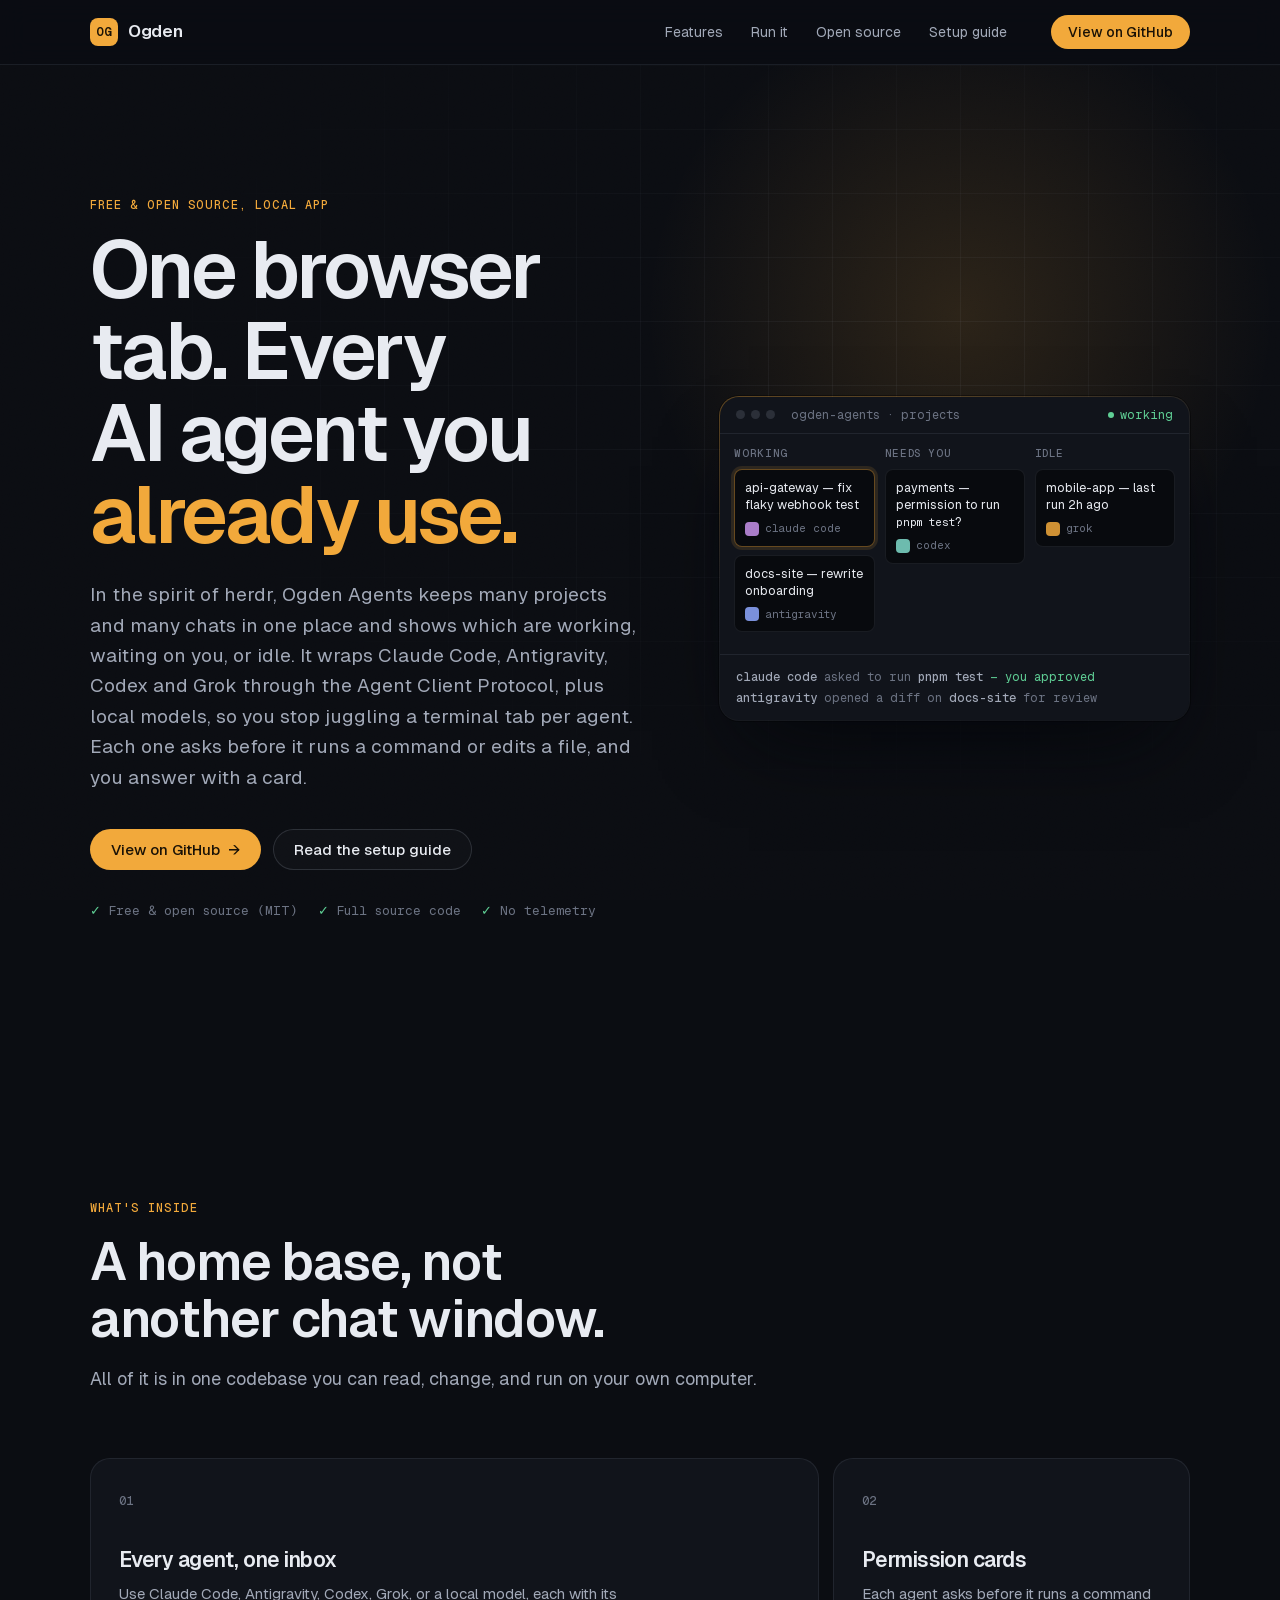
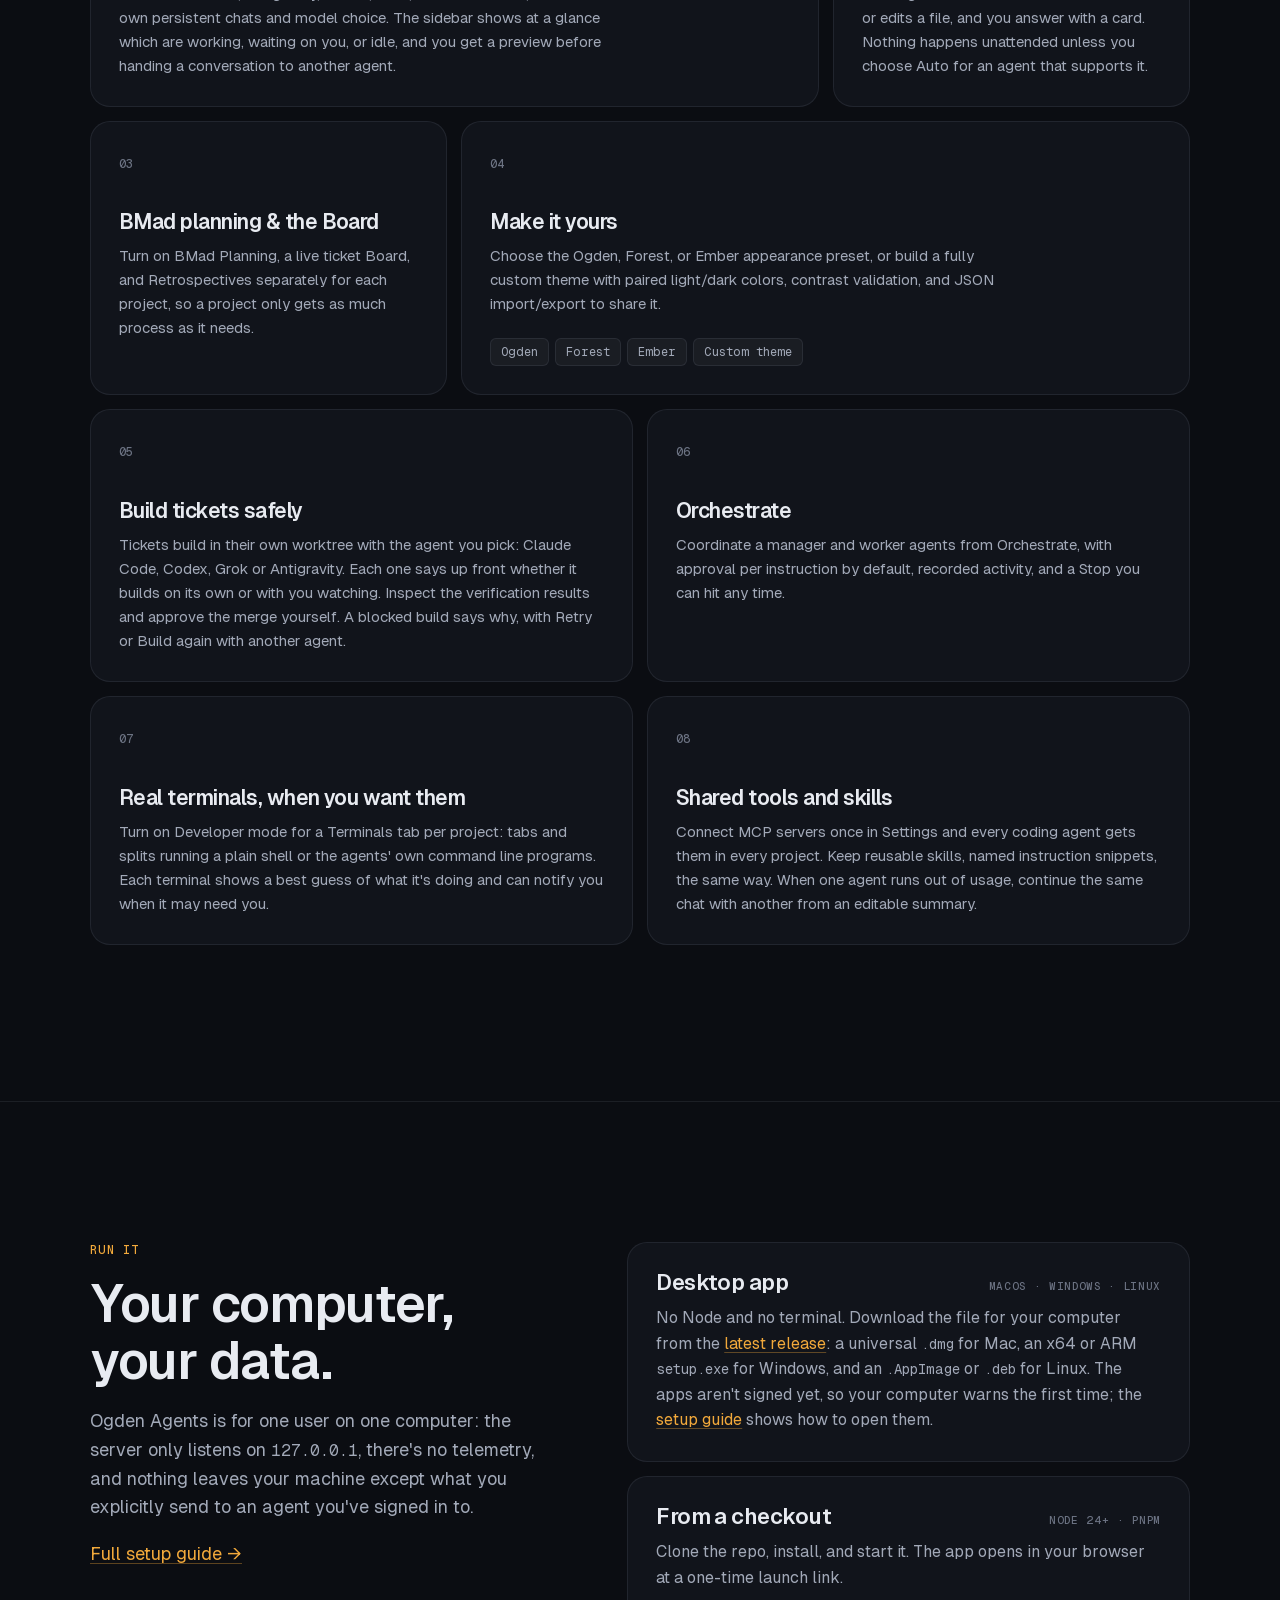
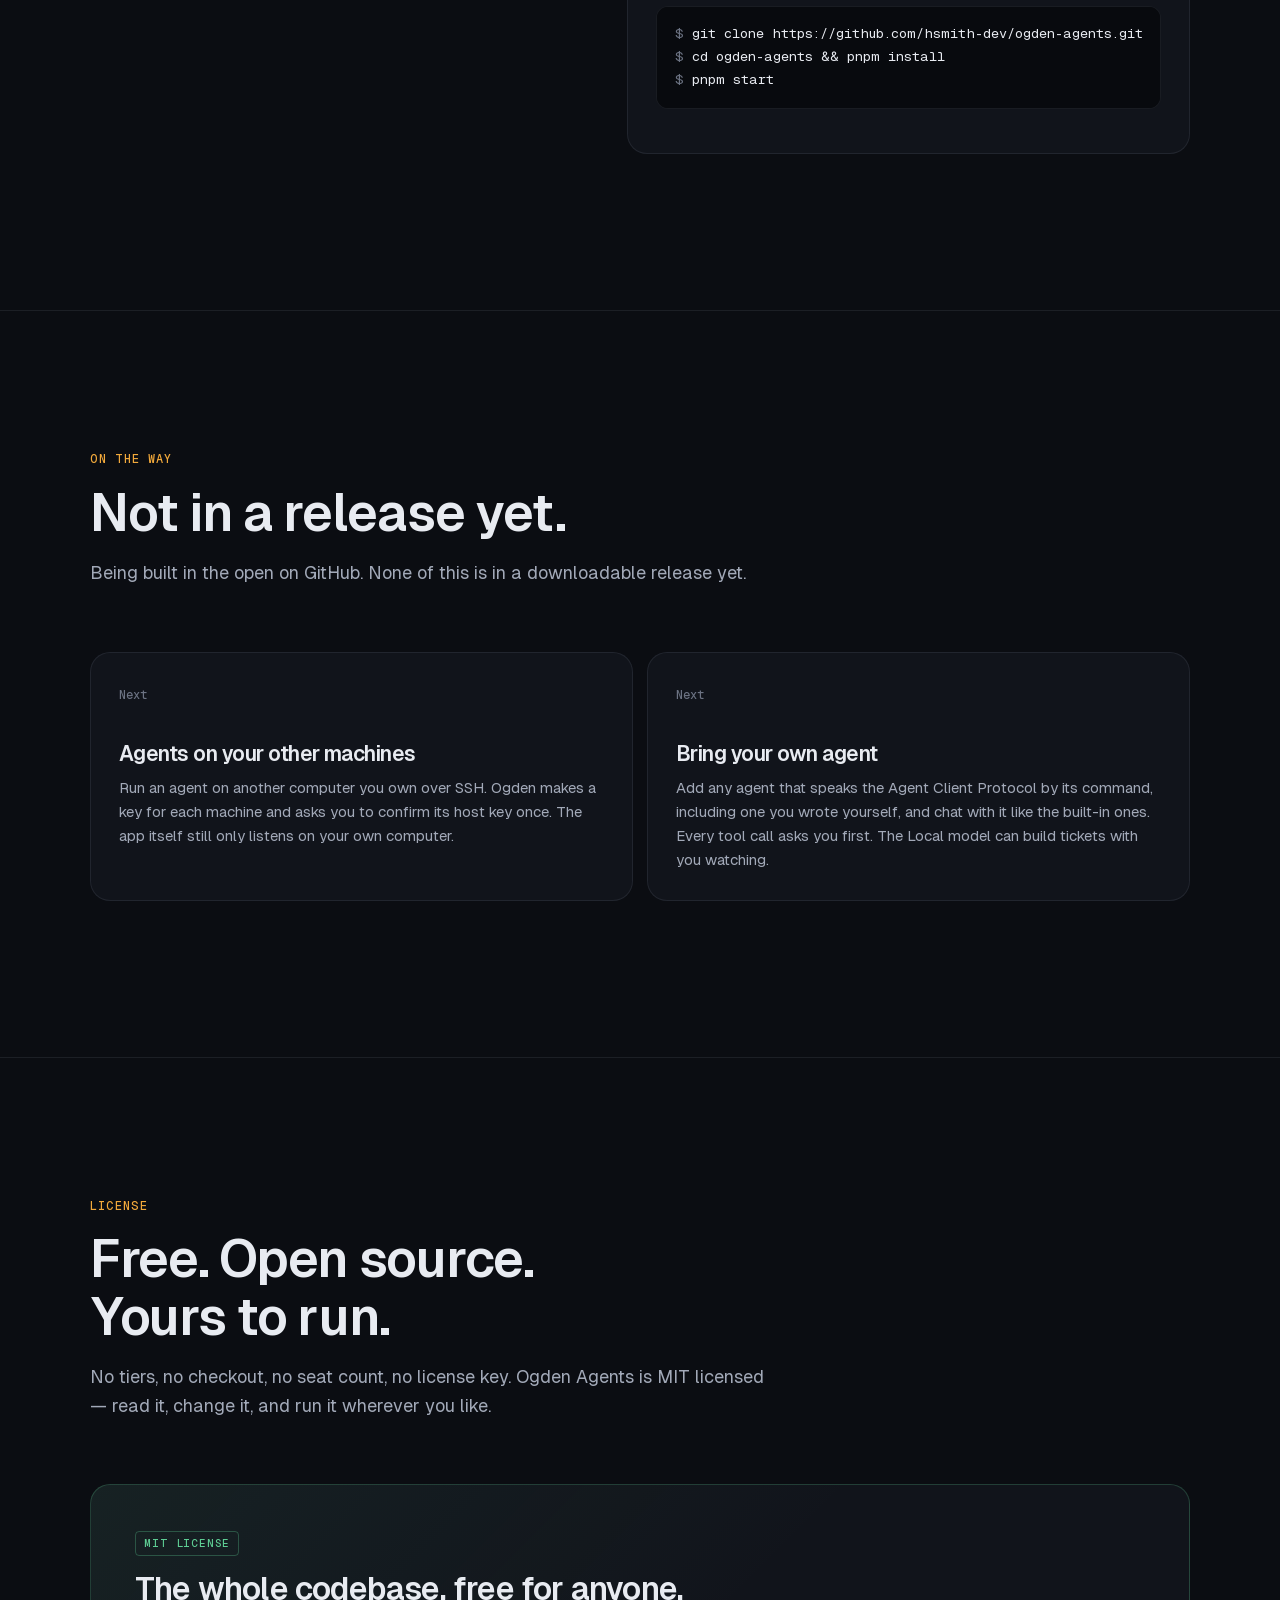
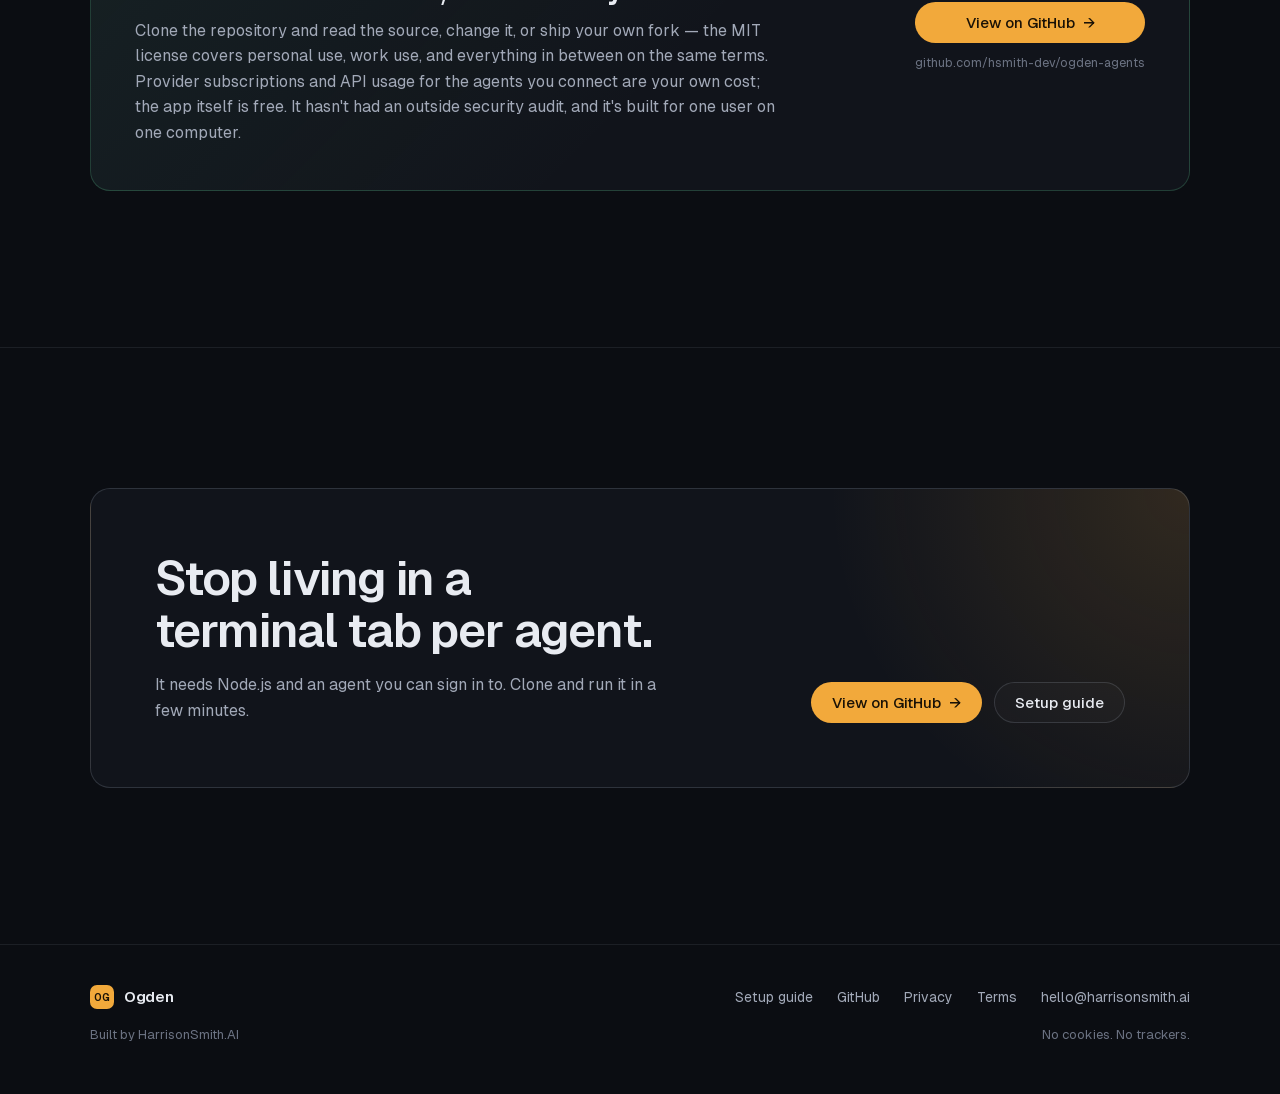
==== commit 3b96e09d: "Refresh features for 2026.10.8-1 and add an On the way section Desktop app downloads are live, so Ru" ====
--- a/index.html
+++ b/index.html
@@ -141,14 +141,30 @@
         <article class="tile tile-half" data-reveal>
           <span class="tile-num">05</span>
           <h3>Build tickets safely</h3>
-          <p>Tickets build in their own worktree. Inspect the verification results and approve the merge
-            yourself, or let Claude Code run unattended where a supported sandbox is available.</p>
+          <p>Tickets build in their own worktree with the agent you pick: Claude Code, Codex, Grok or
+            Antigravity. Each one says up front whether it builds on its own or with you watching. Inspect the
+            verification results and approve the merge yourself. A blocked build says why, with Retry or
+            Build again with another agent.</p>
         </article>
         <article class="tile tile-half" data-reveal style="--i:1">
           <span class="tile-num">06</span>
           <h3>Orchestrate</h3>
           <p>Coordinate a manager and worker agents from Orchestrate, with approval per instruction by
             default, recorded activity, and a Stop you can hit any time.</p>
+        </article>
+        <article class="tile tile-half" data-reveal>
+          <span class="tile-num">07</span>
+          <h3>Real terminals, when you want them</h3>
+          <p>Turn on Developer mode for a Terminals tab per project: tabs and splits running a plain shell or
+            the agents' own command line programs. Each terminal shows a best guess of what it's doing and can
+            notify you when it may need you.</p>
+        </article>
+        <article class="tile tile-half" data-reveal style="--i:1">
+          <span class="tile-num">08</span>
+          <h3>Shared tools and skills</h3>
+          <p>Connect MCP servers once in Settings and every coding agent gets them in every project. Keep
+            reusable skills, named instruction snippets, the same way. When one agent runs out of usage,
+            continue the same chat with another from an editable summary.</p>
         </article>
       </div>
     </div>
@@ -170,18 +186,49 @@
 
       <div class="mode-list">
         <div class="mode" data-reveal>
+          <div class="mode-head"><h3>Desktop app</h3><span class="tag">macOS · Windows · Linux</span></div>
+          <p>No Node and no terminal. Download the file for your computer from the
+            <a class="text-link" href="https://github.com/hsmith-dev/ogden-agents/releases/latest" target="_blank" rel="noopener">latest release</a>:
+            a universal <code>.dmg</code> for Mac, an x64 or ARM <code>setup.exe</code> for Windows, and an
+            <code>.AppImage</code> or <code>.deb</code> for Linux. The apps aren't signed yet, so your computer
+            warns the first time; the <a class="text-link" href="setup.html#other-ways">setup guide</a> shows how to open them.</p>
+        </div>
+        <div class="mode" data-reveal style="--i:1">
           <div class="mode-head"><h3>From a checkout</h3><span class="tag">Node 24+ · pnpm</span></div>
           <p>Clone the repo, install, and start it. The app opens in your browser at a one-time launch link.</p>
           <pre class="code-block"><span class="p">$</span> git clone https://github.com/hsmith-dev/ogden-agents.git
 <span class="p">$</span> cd ogden-agents &amp;&amp; pnpm install
 <span class="p">$</span> pnpm start</pre>
         </div>
-        <div class="mode" data-reveal style="--i:1">
-          <div class="mode-head"><h3>Desktop app</h3><span class="tag">macOS · Windows · Linux</span></div>
-          <p>Ogden Agents also ships as a desktop app that needs no Node and no terminal. Prebuilt
-            downloads and no-terminal start scripts land on the <a class="text-link" href="https://github.com/hsmith-dev/ogden-agents/releases" target="_blank" rel="noopener">GitHub Releases page</a> as v1 finishes
-            rolling out — check there for what's currently available.</p>
-        </div>
+      </div>
+    </div>
+  </section>
+
+  <!-- On the way -->
+  <section class="section" id="next">
+    <div class="wrap">
+      <div class="section-head">
+        <p class="eyebrow" data-reveal>On the way</p>
+        <h2 class="section-title" data-reveal>Not in a release yet.</h2>
+        <p class="section-sub" data-reveal>
+          Being built in the open on GitHub. None of this is in a downloadable release yet.
+        </p>
+      </div>
+
+      <div class="bento">
+        <article class="tile tile-half" data-reveal>
+          <span class="tile-num">Next</span>
+          <h3>Agents on your other machines</h3>
+          <p>Run an agent on another computer you own over SSH. Ogden makes a key for each machine and asks
+            you to confirm its host key once. The app itself still only listens on your own computer.</p>
+        </article>
+        <article class="tile tile-half" data-reveal style="--i:1">
+          <span class="tile-num">Next</span>
+          <h3>Bring your own agent</h3>
+          <p>Add any agent that speaks the Agent Client Protocol by its command, including one you wrote
+            yourself, and chat with it like the built-in ones. Every tool call asks you first. The Local model
+            can build tickets with you watching.</p>
+        </article>
       </div>
     </div>
   </section>
